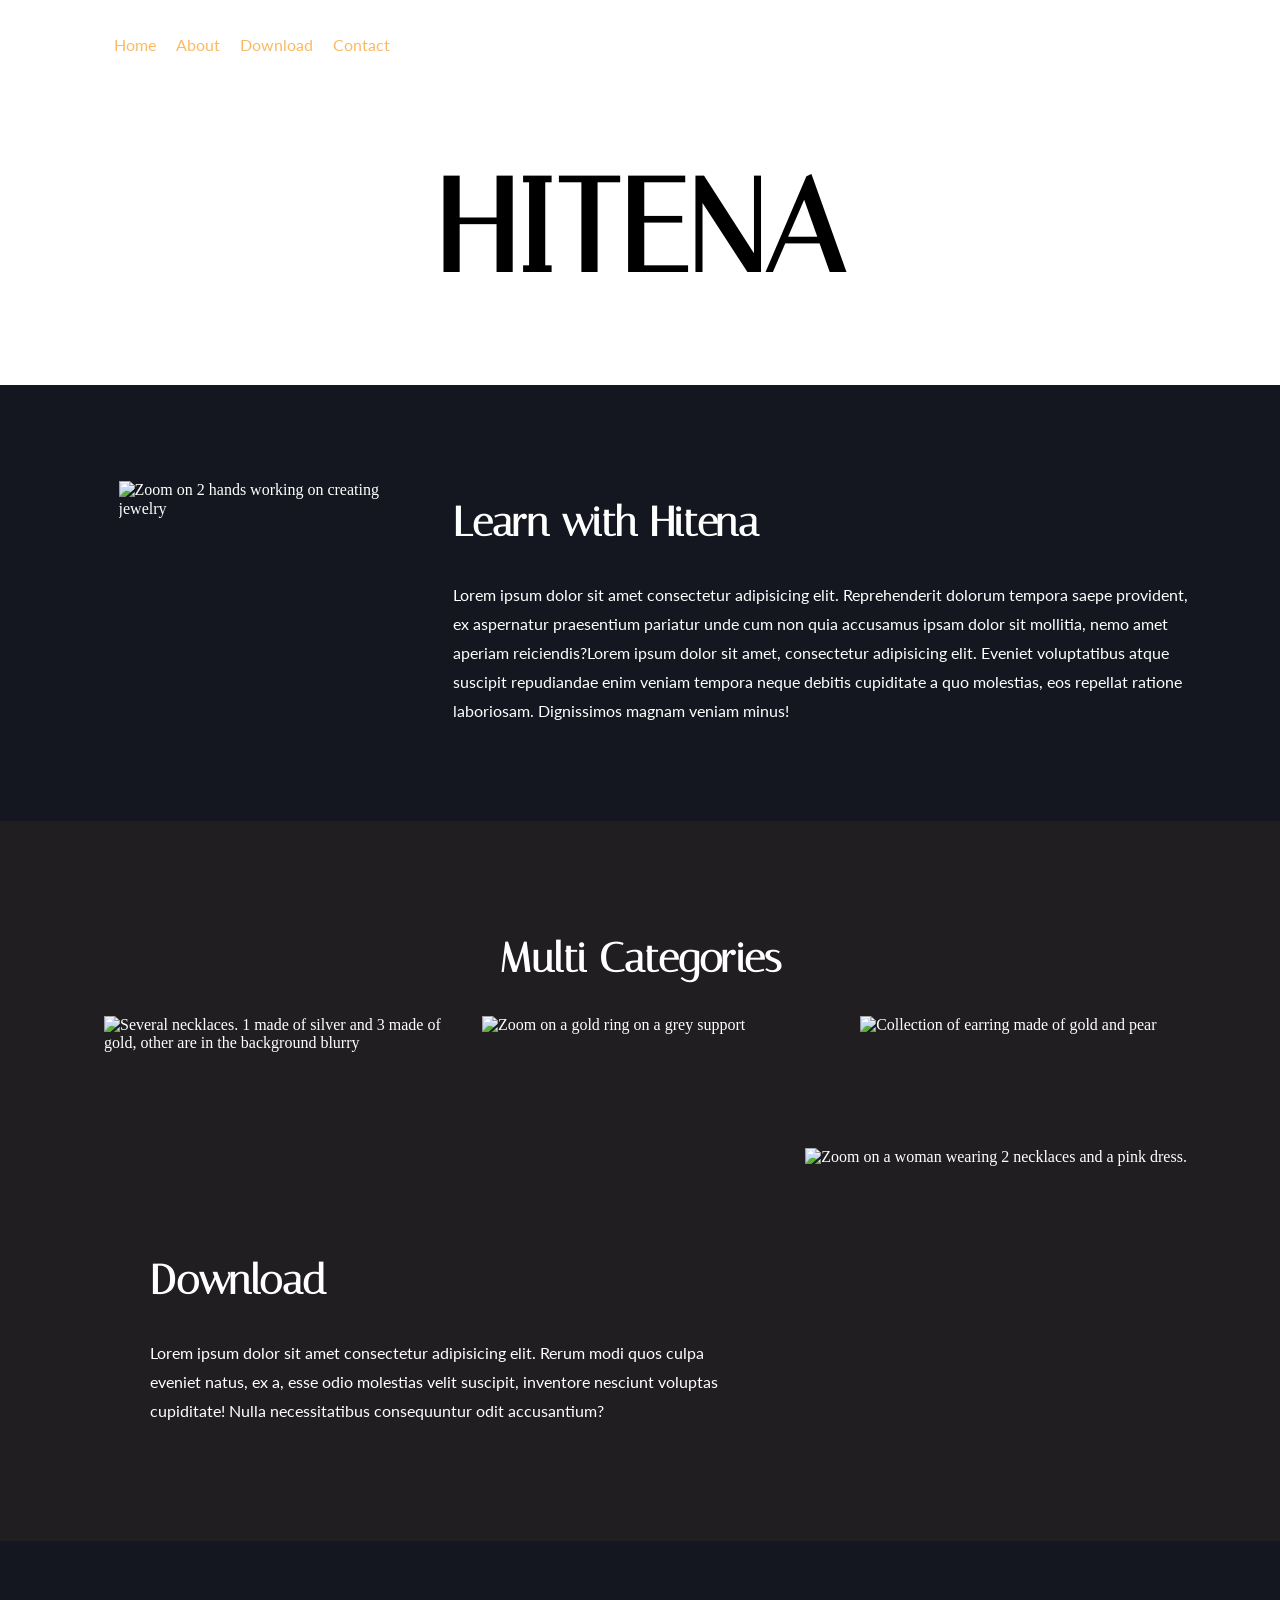
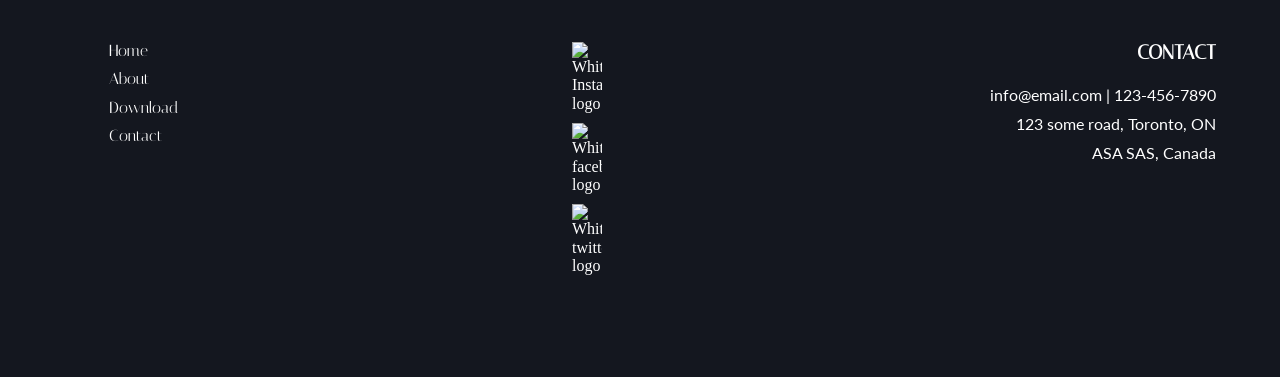
==== index.html @ 0a98f323 "new hitena" ====
<!DOCTYPE html>
<html lang="en">
  <head>
    <meta charset="UTF-8" />
    <meta http-equiv="X-UA-Compatible" content="IE=edge" />
    <meta name="viewport" content="width=device-width, initial-scale=1.0" />
    <title>Hitena</title>
    <link rel="stylesheet" href="./style.css" />
    <link rel="preconnect" href="https://fonts.googleapis.com" />
    <link rel="preconnect" href="https://fonts.gstatic.com" crossorigin />
    <link
      href="https://fonts.googleapis.com/css2?family=Italiana&family=Lato:wght@300&display=swap"
      rel="stylesheet"
    />
  </head>
  <body>
    <!-- Header starts here -->
    <header>
      <div class="wrapper">
        <nav>
          <ul>
            <li><a href="#Home">Home</a></li>
            <li><a href="#About">About</a></li>
            <li><a href="#Download">Download</a></li>
            <li><a href="#Contact">Contact</a></li>
          </ul>
        </nav>
        <!-- using flex to align vertically h1 and its related p -->
        <div class="flexTitle" id="Home">
          <!-- adding a span here to get RA at the line and add the "-" before and after the ARO (for screenreaders) -->
          <h1>HITENA</h1> 
        
        </div>
      </div>
    
    </header>
    <!-- Header stops here -->

    <!-- Main starts here, it has 5 sections-->
    <main>
      <!-- Section 1 starts here -->
      <section class="firstSection" id="About">
        <!-- Using flex to display picture and text side by side -->
        <div class="wrapper section1Flex">
          <figure class="figureFirstSection">
            <img
              src="./assets/image-6@2x.png"
              alt="Zoom on 2 hands working on creating jewelry "
            />
          </figure>
          <article class="articleFirstSection">
            <h2>Learn with Hitena</h2>
            <p>
              Lorem ipsum dolor sit amet consectetur adipisicing elit.
              Reprehenderit dolorum tempora saepe provident, ex aspernatur
              praesentium pariatur unde cum non quia accusamus ipsam dolor sit
              mollitia, nemo amet aperiam reiciendis?Lorem ipsum dolor sit amet,
              consectetur adipisicing elit. Eveniet voluptatibus atque suscipit
              repudiandae enim veniam tempora neque debitis cupiditate a quo
              molestias, eos repellat ratione laboriosam. Dignissimos magnam
              veniam minus!
            </p>
          </article>
        </div>
      </section>
      <!-- first section stops here -->

      <!-- Gallery section starts here-->
      <section class="gallery">
        <div class="wrapper">
          <h2>Multi Categories</h2>
          <ul>
            <li>
              <img
                src="./assets/image-2_2@2x.png"
                alt="Several necklaces. 1 made of silver and 3 made of gold, other are in the background blurry"
              />
            </li>
            <li>
              <img
                src="./assets/image-4@2x.png"
                alt="Zoom on a gold ring on a grey support"
              />
            </li>
            <li>
              <img class="img3"
                src="./assets/image-3.jpg"
                alt="Collection of  earring made of gold and pear"
              />
            </li>
          </ul>
        </div>
      </section>
      <!-- End of gallery section -->


      <!-- Start of fourth section -->
      <section class="fourthSection" id="Download">
        <!-- adding a div to display text and images side by side using flex -->
        <div class="row firstRow">
          <article class="articleFirstRow">
            <h2>Download</h2>
            <p>
              Lorem ipsum dolor sit amet consectetur adipisicing elit. Rerum
              modi quos culpa eveniet natus, ex a, esse odio molestias velit
              suscipit, inventore nesciunt voluptas cupiditate! Nulla
              necessitatibus consequuntur odit accusantium?
            </p>
          </article>
          <figure class="imageFirstRow">
            <img
              class="firstImage"
              src="./assets/andie-gomez-acebo-744590-unsplash.jpg"
              alt="Zoom on a woman wearing 2 necklaces and a pink dress. "
            />
          </figure>
        </div>
      </section>
      <!-- end of the fourth section -->

      <!-- Start of the contact section -->
      <section class="contact" id="Contact">
        <!-- adding a flex here to display every section side by side -->
        <div class="wrapper flexContact">
          <nav>
            <ul class="navContact">
              <li><a href="#Home">Home</a></li>
              <li><a href="#About">About</a></li>
              <li><a href="#Download">Download</a></li>
              <li><a href="#Contact">Contact</a></li>
            </ul>
          </nav>
          <div>
              <ul class="icone">
        <li class="headerIcon">
          <img src="./assets/Instagram_Glyph_White.png" alt="White Instagram logo" />
        </li>
        <li class="headerIcon">
          <img src="./assets/f_logo_RGB-White_72.png" alt="White facebook logo" />
        </li>
        <li class="headerIcon">
          <img
            src="./assets/Twitter social icons - rounded square - white.png"
            alt="White twitter logo"
          />
        </li>
      </ul>
          </div>
           <!-- adding a div here to display contact infos on top of each other -->
            <div class="infos">
              <h3>CONTACT</h3>
              <ul>
                <li>info@email.com | 123-456-7890</li>
                <li>123 some road, Toronto, ON</li>
                <li>ASA SAS, Canada</li>
              </ul>
            </div>
        </div>
      </section>
      <!-- End of contact section -->
    </main>
    <!-- End of main -->
  </body>
</html>
---- style.css ----
html{line-height:1.15;-ms-text-size-adjust:100%;-webkit-text-size-adjust:100%}body{margin:0}article,aside,footer,header,nav,section{display:block}h1{font-size:2em;}figcaption,figure,main{display:block}figure{margin:1em 40px}hr{box-sizing:content-box;height:0;overflow:visible}pre{font-family:monospace,monospace;font-size:1em}a{background-color:transparent;-webkit-text-decoration-skip:objects}abbr[title]{border-bottom:none;text-decoration:underline;text-decoration:underline dotted}b,strong{font-weight:inherit}b,strong{font-weight:bolder}code,kbd,samp{font-family:monospace,monospace;font-size:1em}dfn{font-style:italic}mark{background-color:#ff0;color:#000}small{font-size:80%}sub,sup{font-size:75%;line-height:0;position:relative;vertical-align:baseline}sub{bottom:-.25em}sup{top:-.5em}audio,video{display:inline-block}audio:not([controls]){display:none;height:0}img{border-style:none}svg:not(:root){overflow:hidden}button,input,optgroup,select,textarea{font-family:sans-serif;font-size:100%;line-height:1.15;margin:0}button,input{overflow:visible}button,select{text-transform:none}button,html [type=button],[type=reset],[type=submit]{-webkit-appearance:button}button::-moz-focus-inner,[type=button]::-moz-focus-inner,[type=reset]::-moz-focus-inner,[type=submit]::-moz-focus-inner{border-style:none;padding:0}button:-moz-focusring,[type=button]:-moz-focusring,[type=reset]:-moz-focusring,[type=submit]:-moz-focusring{outline:1px dotted ButtonText}fieldset{padding:.35em .75em .625em}legend{box-sizing:border-box;color:inherit;display:table;max-width:100%;padding:0;white-space:normal}progress{display:inline-block;vertical-align:baseline}textarea{overflow:auto}[type=checkbox],[type=radio]{box-sizing:border-box;padding:0}[type=number]::-webkit-inner-spin-button,[type=number]::-webkit-outer-spin-button{height:auto}[type=search]{-webkit-appearance:textfield;outline-offset:-2px}[type=search]::-webkit-search-cancel-button,[type=search]::-webkit-search-decoration{-webkit-appearance:none}::-webkit-file-upload-button{-webkit-appearance:button;font:inherit}details,menu{display:block}summary{display:list-item}canvas{display:inline-block}template{display:none}[hidden]{display:none}

html { box-sizing: border-box;}
å
*, *:before, *:after {box-sizing: inherit}

.sr-only { position: absolute; width: 1px; height: 1px; margin: -1px; border: 0; padding: 0; white-space: nowrap; clip-path: inset(100%); clip: rect(0 0 0 0); overflow: hidden;}


img {
    display: block;
    width: 100%;
}

/* color
Dark #201E21
Dark two #14171F
Apricot #FABA63
White #FFFFFF
*/


/* ---------------------------------- */
/* General styling */

.wrapper{
    max-width: 1250px;
    width: 90%;
    margin: 0 auto;
}

html{
    background-color:#201E21;
    color: white;
}
h1{
    font-family: 'Italiana', serif;
    font-size: 8.1rem;
    color: black;
    line-height: 140.4px;
    text-align: right;
   
}
h2{
    font-family: 'Italiana', serif;
    font-size: 2.55rem;
}
h3{
    font-family: 'Italiana', serif;
    font-size: 1.25rem;
    margin-bottom: 0;

}
ul{
    list-style: none;
}
a{
    text-decoration: none;
}
p{
    font-size: 1rem;
    font-family: 'Lato', sans-serif;
    line-height: 29px;
}
section{
    padding-top: 80px;
    padding-bottom: 80px;
}
section button{
    border: 2px solid #FABA63;
    font-family: 'Italiana', serif;
    font-size: 1.25rem;
    color: white;
    padding: 8px;
}
/* ---------------------------------- */

/* ---------------------------------- */
/* Styling of header */
header{
   min-height: 30vh;
   background-color: white ;
}

header ul{
    display: flex;
}
header nav{
    padding-top:20px;
}
header a{
    font-family: 'Lato', sans-serif;
    font-size: 1rem;
    color: #FABA63;
    padding: 10px;
   
}

header p {
    font-family: 'Lato', sans-serif;
    font-size: 2.25rem;
    color: #FABA63;
    margin: 0;
}

/* using flex to align vertically h1 and its related p */
.flexTitle{
 
    display: flex;
    flex-direction: column;
    align-items: center;
   
}
/* Using flex to align vertivally all social media icons */
.icon{
    flex-direction: column;
  position: absolute;
  right: 30px;
  bottom: 50px;
  
}
/* resizing social media icons */
.headerIcon {
    width: 30px;
    padding: 5px;
}
/* end of header styling */
/* ---------------------------------- */

/* ----------------------------------- */
/* styling of first section */
.firstSection{
    background-color: #14171F;
}

.figureFirstSection{
    width: 23%; 
}

.articleFirstSection{
    width: 65%;
}
/* Using flex to dispaly picture and text side by side */
.section1Flex{
    display: flex;
    justify-content: space-around;
}

.firstSection button{
    background-color: #14171F;
}
/* End of section 1 styling */
/* -------------------------- */

/* ---------------------------- */
/* Styling of gallery section */
.gallery h2{
    text-align: center;
}
/* Using flex to display  */
.gallery ul{
    display: flex;
    flex-wrap: wrap;
    justify-content: space-between;
   
}
.gallery li{
    flex-basis: 32%;
    min-width: 300px;
}
/* end of gallery section styling */
/* --------------------------------------- */

/* ---------------------------------------- */
/* start of third section styling */
.thirdSection {
    background-color: #14171F;
}
/* Using flex to display options side by side */
.thirdSection ul {
    display: flex;
    justify-content: space-around;
}
.thirdSection p {
    font-family: 'Italiana', serif;
    font-size: 1.5rem;
}
/* end of third section styling */
/* ---------------------------------- */

/* ---------------------------------- */
/* Start of fourth section styling */
.fourthSection{
    padding-top: 0;
    padding-bottom: 0;
}

.fourthSection span{
    display: block;
}

.fourthSection button{
    background-color: #201E21;
}
/* using flex to display image and text side by side */
.row{
    display: flex;
   
}
.articleFirstRow{
    width: 55%;
    padding: 75px 75px 100px 150px;
} 
.imageFirstRow{
    width: 45%;
    margin: 0;
}

.firstImage{
    height: 100%;
}

.imageSecondRow{
    width: 55%;
    margin: 0;
}

.articleSecondRow{
    width: 45%;
    padding: 100px 150px 75px 75px;
}
/* End of fourth section styling */
/* ---------------------------------- */

/* ---------------------------------- */
/* Start of styling contact section */
.contact{
    background-color: #14171F;
}
/* styling of nav menu */
.navContact a{
    font-family: 'Italiana', serif;
    font-size: 1rem;
    color: white;
    
}
.navContact li{
    padding: 5px;
}

/* styling of contact form */

input{
    width: 100%;
}
.contact button{
    background-color: #000;
    border: none;
    padding-right: 30px;
    padding-left: 30px;
    font-size: 0.75rem;
}
.infos li{
    font-size: 1rem;
    font-family: 'Lato', sans-serif;
    line-height: 29px;
}

/* Using flex to display every section side by side */
.flexContact{
    display: flex;
    justify-content: space-between;
}

/* Using flex to display contact and newsletter as a column */
.newsletter, .infos{
    display: flex;
    flex-direction: column;
}
.newsletter{
    text-align: center;
    width: 45%;
}
/* Using flex to display the email form and the submit button side by side */
.email{
    display: flex;
}
.infos{
    text-align: end;
}
/* end of contact section styling */
/* ---------------------------------- */

/* ---------------------------------- */
/* Footer styling */
footer{
    text-align: center;
    background-color: black;

}
footer p{
    padding: 10px;
    margin: 0;
}
/* End of footer styling */
/* ---------------------------------- */

/* ---------------------------------- */
/* Starting media query */

@media (max-width: 750px) {
    /* general styling */
    h1{
        font-size: 4rem;
        line-height: 50px;
    }
    h2{
        text-align: center;
    }
    section button {
        margin: 0 auto;
    }

    /* ---------------------------------- */
    /* header styling */
    header{
        background-image: url(./assets/header-1.jpg);
    }
    header nav, header ul{
        display: none;
    }
    header p{
        font-size:1.2rem
    }
    .flexTitle{
    width: 30%;
    margin-left: 10px;
    padding-top: 250px;
}
/* End of header styling */
/* ---------------------------------- */

/* ---------------------------------- */
/* start of first section styling */

.figureFirstSection{
    width: 90%; 
}
.section1Flex{
    flex-direction: column;
    align-items: center;
}

.articleFirstSection{
    width: 100%;
    display: flex;
    flex-direction: column;
}
/* End of first section styling */
/* ---------------------------------- */

/* ---------------------------------- */
/* Start of gallery styling */

.img3{
    display: none;
}

.gallery li{
    flex-basis: 40%;
    min-width: 250px;
}
/* end of gallery styling */
/* ---------------------------------- */

/* ---------------------------------- */
/* start of third section styling */
.thirdSection ul {
    flex-direction: column;
    text-align: center;
}
/* End of third section styling */
/* ---------------------------------- */

/* ---------------------------------- */
/* Start of fourth setion styling */
.row{
    flex-direction: column;
    text-align: center;
}

.row button{
    margin-top: 30px;
    margin-bottom: 30px;
}
.row span{
    display: inline;
}
.row article{
    width: 100%;
    padding: 10px;
}
.row figure{
    width: 100%;
}
.row p{
    text-align: left;
}
/* inverting order of first picture and first paragraph */
.firstRow{
    display: flex;
    flex-direction: column-reverse;
}
/* End of fourth section styling */
/* ---------------------------------- */

/* ---------------------------------- */
/* Start of contact section styling */
.contact nav, .newsletter{
    width: 100%;
}
.navContact li{
    padding: 30px;
}
.flexContact{
    flex-direction: column;
    align-items: center;
    width: 100%;
}
.navContact{
    display: flex;
}
.infos{
 
 text-align: center;
}
.infos ul{
    padding: 0;
}
input, .contact button{
    width: 90%;
    height: 50px;
    text-align: center;
}
.contact button {
    font-size: 2rem;
}
.email {
    flex-direction: column;
    align-items: center;
}
/* End of contact form styling */
/* ---------------------------------- */
}
/* End of media query */
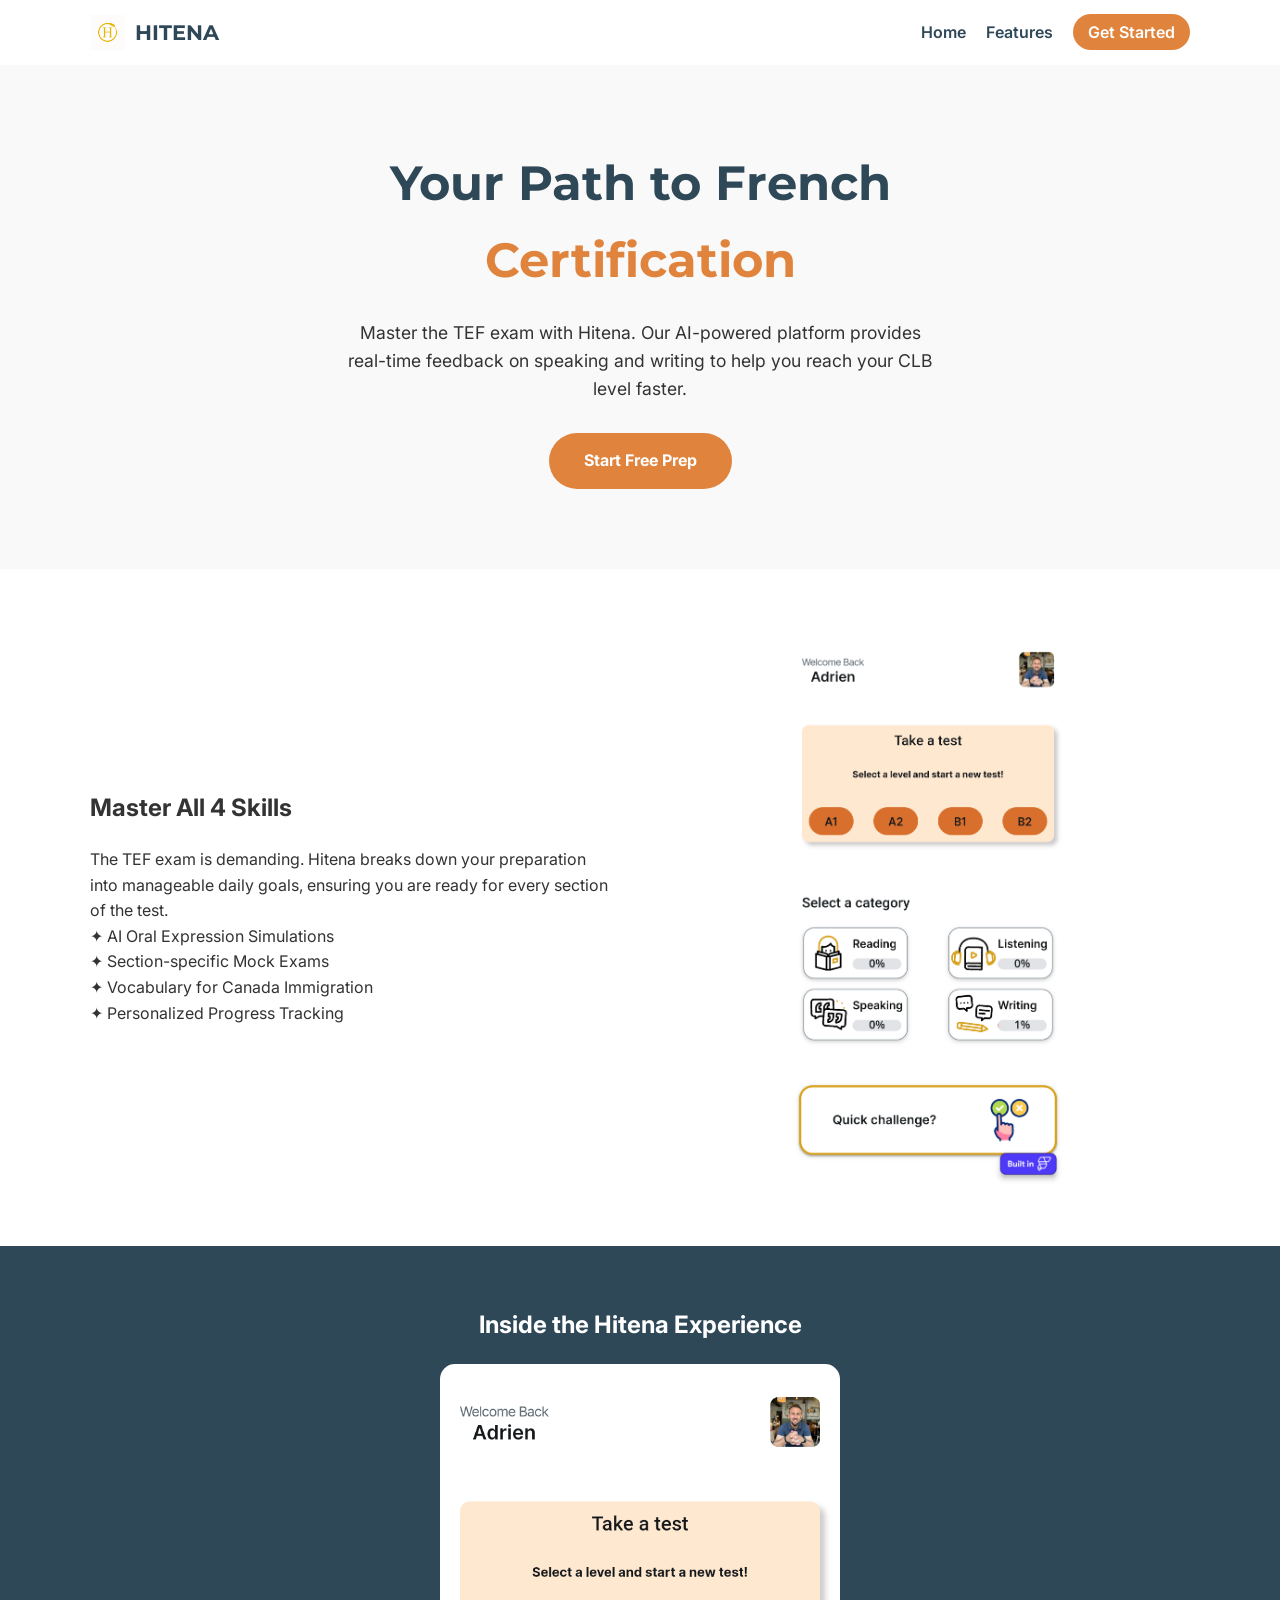
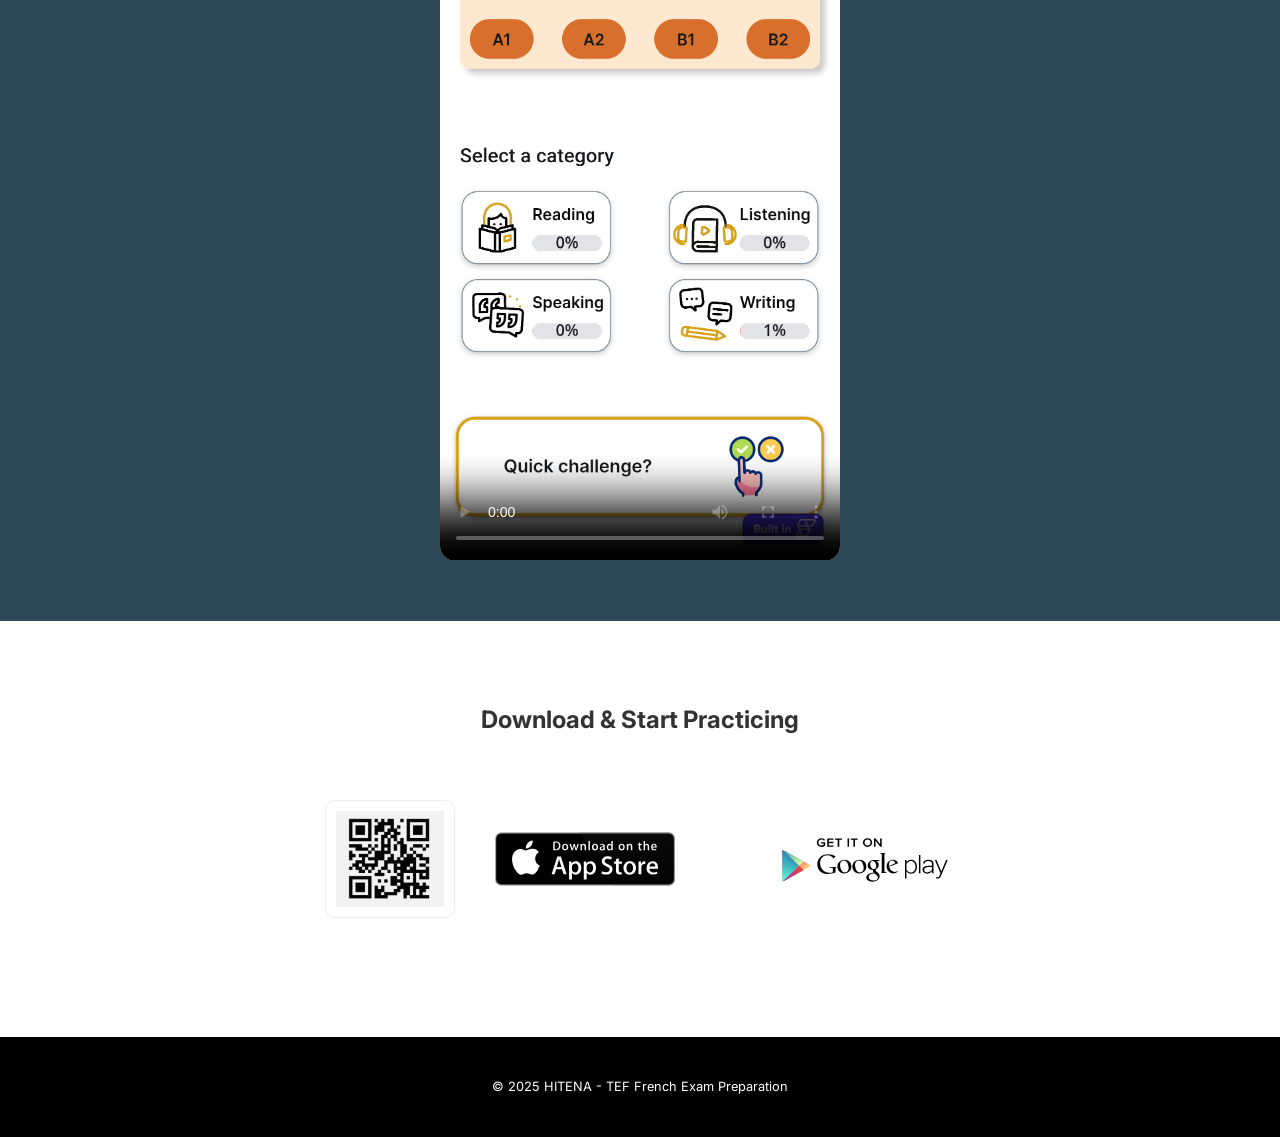
==== commit e00adef3: "First commit" ====
--- a/index.html
+++ b/index.html
@@ -1,164 +1,111 @@
 <!DOCTYPE html>
 <html lang="en">
-  <head>
-    <meta charset="UTF-8" />
-    <meta http-equiv="X-UA-Compatible" content="IE=edge" />
-    <meta name="viewport" content="width=device-width, initial-scale=1.0" />
-    <title>Hitena</title>
-    <link rel="stylesheet" href="./style.css" />
-    <link rel="preconnect" href="https://fonts.googleapis.com" />
-    <link rel="preconnect" href="https://fonts.gstatic.com" crossorigin />
-    <link
-      href="https://fonts.googleapis.com/css2?family=Italiana&family=Lato:wght@300&display=swap"
-      rel="stylesheet"
-    />
-  </head>
-  <body>
-    <!-- Header starts here -->
+<head>
+    <meta charset="UTF-8">
+    <meta name="viewport" content="width=device-width, initial-scale=1.0">
+    <title>Hitena | Master the TEF French Exam</title>
+    
+    <link href="https://fonts.googleapis.com/css2?family=Montserrat:wght@700&family=Inter:wght@300;400;600&display=swap" rel="stylesheet">
+    
+    <link rel="stylesheet" href="style.css">
+</head>
+<body>
+
     <header>
-      <div class="wrapper">
-        <nav>
-          <ul>
-            <li><a href="#Home">Home</a></li>
-            <li><a href="#About">About</a></li>
-            <li><a href="#Download">Download</a></li>
-            <li><a href="#Contact">Contact</a></li>
-          </ul>
-        </nav>
-        <!-- using flex to align vertically h1 and its related p -->
-        <div class="flexTitle" id="Home">
-          <!-- adding a span here to get RA at the line and add the "-" before and after the ARO (for screenreaders) -->
-          <h1>HITENA</h1> 
+        <div class="wrapper nav-container">
+            <div class="logo-group">
+                <a href="#home" class="logo-link">
+                    <img src="./assets/Hitena.png" alt="Hitena Icon" class="logo-img">
+                    <span class="logo-text">HITENA</span>
+                </a>
+            </div>
+            
+            <nav>
+                <ul class="menu">
+                    <li><a href="#home">Home</a></li>
+                    <li><a href="#about">Features</a></li>
+                    <li><a href="#download" class="cta-nav">Get Started</a></li>
+                </ul>
+            </nav>
+        </div>
+    </header>
+
+    <main>
         
+        <section id="home" class="hero">
+            <div class="wrapper">
+                <h1>Your Path to French <br><span class="accent-text">Certification</span></h1>
+                
+                <p>Master the TEF exam with Hitena. Our AI-powered platform provides real-time feedback on speaking and writing to help you reach your CLB level faster.</p>
+                
+                <a href="#download" class="btn primary">Start Free Prep</a>
+            </div>
+        </section>
+
+        <section id="about" class="about">
+            <div class="wrapper flex-container">
+                
+                <div class="text-block">
+                    <h2>Master All 4 Skills</h2>
+                    <p>The TEF exam is demanding. Hitena breaks down your preparation into manageable daily goals, ensuring you are ready for every section of the test.</p>
+                    
+                    <ul class="features">
+                        <li>✦ AI Oral Expression Simulations</li>
+                        <li>✦ Section-specific Mock Exams</li>
+                        <li>✦ Vocabulary for Canada Immigration</li>
+                        <li>✦ Personalized Progress Tracking</li>
+                    </ul>
+                </div>
+                
+                <div class="app-image">
+                    <img src="./assets/app.png" alt="Hitena TEF App Interface">
+                </div>
+                
+            </div>
+        </section>
+
+        <section class="video-section">
+            <div class="wrapper">
+                <h2>Inside the Hitena Experience</h2>
+                <div class="video-container">
+                    <video controls poster="./assets/app.png">
+                        <source src="./assets/app-video.MP4" type="video/mp4">
+                        Your browser does not support the video tag.
+                    </video>
+                </div>
+            </div>
+        </section>
+
+        <section id="download" class="download">
+            <div class="wrapper">
+                <h2>Download & Start Practicing</h2>
+                <div class="download-grid">
+                    
+                    <div class="qr-code">
+                        <img src="./assets/qrcode.png" alt="Scan to download Hitena">
+                        
+                    </div>
+                    
+                    <div class="store-links">
+                        <a href="#" class="store-btn">
+                            <img src="./assets/appstore.svg" alt="Download on iOS App Store">
+                        </a>
+                        <a href="#" class="store-btn">
+                            <img src="./assets/google.svg" alt="Get it on Google Play Store">
+                        </a>
+                    </div>
+                    
+                </div>
+            </div>
+        </section>
+
+    </main>
+
+    <footer>
+        <div class="wrapper">
+            <p>&copy; 2025 HITENA - TEF French Exam Preparation</p>
         </div>
-      </div>
-    
-    </header>
-    <!-- Header stops here -->
+    </footer>
 
-    <!-- Main starts here, it has 5 sections-->
-    <main>
-      <!-- Section 1 starts here -->
-      <section class="firstSection" id="About">
-        <!-- Using flex to display picture and text side by side -->
-        <div class="wrapper section1Flex">
-          <figure class="figureFirstSection">
-            <img
-              src="./assets/image-6@2x.png"
-              alt="Zoom on 2 hands working on creating jewelry "
-            />
-          </figure>
-          <article class="articleFirstSection">
-            <h2>Learn with Hitena</h2>
-            <p>
-              Lorem ipsum dolor sit amet consectetur adipisicing elit.
-              Reprehenderit dolorum tempora saepe provident, ex aspernatur
-              praesentium pariatur unde cum non quia accusamus ipsam dolor sit
-              mollitia, nemo amet aperiam reiciendis?Lorem ipsum dolor sit amet,
-              consectetur adipisicing elit. Eveniet voluptatibus atque suscipit
-              repudiandae enim veniam tempora neque debitis cupiditate a quo
-              molestias, eos repellat ratione laboriosam. Dignissimos magnam
-              veniam minus!
-            </p>
-          </article>
-        </div>
-      </section>
-      <!-- first section stops here -->
-
-      <!-- Gallery section starts here-->
-      <section class="gallery">
-        <div class="wrapper">
-          <h2>Multi Categories</h2>
-          <ul>
-            <li>
-              <img
-                src="./assets/image-2_2@2x.png"
-                alt="Several necklaces. 1 made of silver and 3 made of gold, other are in the background blurry"
-              />
-            </li>
-            <li>
-              <img
-                src="./assets/image-4@2x.png"
-                alt="Zoom on a gold ring on a grey support"
-              />
-            </li>
-            <li>
-              <img class="img3"
-                src="./assets/image-3.jpg"
-                alt="Collection of  earring made of gold and pear"
-              />
-            </li>
-          </ul>
-        </div>
-      </section>
-      <!-- End of gallery section -->
-
-
-      <!-- Start of fourth section -->
-      <section class="fourthSection" id="Download">
-        <!-- adding a div to display text and images side by side using flex -->
-        <div class="row firstRow">
-          <article class="articleFirstRow">
-            <h2>Download</h2>
-            <p>
-              Lorem ipsum dolor sit amet consectetur adipisicing elit. Rerum
-              modi quos culpa eveniet natus, ex a, esse odio molestias velit
-              suscipit, inventore nesciunt voluptas cupiditate! Nulla
-              necessitatibus consequuntur odit accusantium?
-            </p>
-          </article>
-          <figure class="imageFirstRow">
-            <img
-              class="firstImage"
-              src="./assets/andie-gomez-acebo-744590-unsplash.jpg"
-              alt="Zoom on a woman wearing 2 necklaces and a pink dress. "
-            />
-          </figure>
-        </div>
-      </section>
-      <!-- end of the fourth section -->
-
-      <!-- Start of the contact section -->
-      <section class="contact" id="Contact">
-        <!-- adding a flex here to display every section side by side -->
-        <div class="wrapper flexContact">
-          <nav>
-            <ul class="navContact">
-              <li><a href="#Home">Home</a></li>
-              <li><a href="#About">About</a></li>
-              <li><a href="#Download">Download</a></li>
-              <li><a href="#Contact">Contact</a></li>
-            </ul>
-          </nav>
-          <div>
-              <ul class="icone">
-        <li class="headerIcon">
-          <img src="./assets/Instagram_Glyph_White.png" alt="White Instagram logo" />
-        </li>
-        <li class="headerIcon">
-          <img src="./assets/f_logo_RGB-White_72.png" alt="White facebook logo" />
-        </li>
-        <li class="headerIcon">
-          <img
-            src="./assets/Twitter social icons - rounded square - white.png"
-            alt="White twitter logo"
-          />
-        </li>
-      </ul>
-          </div>
-           <!-- adding a div here to display contact infos on top of each other -->
-            <div class="infos">
-              <h3>CONTACT</h3>
-              <ul>
-                <li>info@email.com | 123-456-7890</li>
-                <li>123 some road, Toronto, ON</li>
-                <li>ASA SAS, Canada</li>
-              </ul>
-            </div>
-        </div>
-      </section>
-      <!-- End of contact section -->
-    </main>
-    <!-- End of main -->
-  </body>
-</html>
+</body>
+</html>
--- a/style.css
+++ b/style.css
@@ -1,455 +1,218 @@
-html{line-height:1.15;-ms-text-size-adjust:100%;-webkit-text-size-adjust:100%}body{margin:0}article,aside,footer,header,nav,section{display:block}h1{font-size:2em;}figcaption,figure,main{display:block}figure{margin:1em 40px}hr{box-sizing:content-box;height:0;overflow:visible}pre{font-family:monospace,monospace;font-size:1em}a{background-color:transparent;-webkit-text-decoration-skip:objects}abbr[title]{border-bottom:none;text-decoration:underline;text-decoration:underline dotted}b,strong{font-weight:inherit}b,strong{font-weight:bolder}code,kbd,samp{font-family:monospace,monospace;font-size:1em}dfn{font-style:italic}mark{background-color:#ff0;color:#000}small{font-size:80%}sub,sup{font-size:75%;line-height:0;position:relative;vertical-align:baseline}sub{bottom:-.25em}sup{top:-.5em}audio,video{display:inline-block}audio:not([controls]){display:none;height:0}img{border-style:none}svg:not(:root){overflow:hidden}button,input,optgroup,select,textarea{font-family:sans-serif;font-size:100%;line-height:1.15;margin:0}button,input{overflow:visible}button,select{text-transform:none}button,html [type=button],[type=reset],[type=submit]{-webkit-appearance:button}button::-moz-focus-inner,[type=button]::-moz-focus-inner,[type=reset]::-moz-focus-inner,[type=submit]::-moz-focus-inner{border-style:none;padding:0}button:-moz-focusring,[type=button]:-moz-focusring,[type=reset]:-moz-focusring,[type=submit]:-moz-focusring{outline:1px dotted ButtonText}fieldset{padding:.35em .75em .625em}legend{box-sizing:border-box;color:inherit;display:table;max-width:100%;padding:0;white-space:normal}progress{display:inline-block;vertical-align:baseline}textarea{overflow:auto}[type=checkbox],[type=radio]{box-sizing:border-box;padding:0}[type=number]::-webkit-inner-spin-button,[type=number]::-webkit-outer-spin-button{height:auto}[type=search]{-webkit-appearance:textfield;outline-offset:-2px}[type=search]::-webkit-search-cancel-button,[type=search]::-webkit-search-decoration{-webkit-appearance:none}::-webkit-file-upload-button{-webkit-appearance:button;font:inherit}details,menu{display:block}summary{display:list-item}canvas{display:inline-block}template{display:none}[hidden]{display:none}
-
-html { box-sizing: border-box;}
-å
-*, *:before, *:after {box-sizing: inherit}
-
-.sr-only { position: absolute; width: 1px; height: 1px; margin: -1px; border: 0; padding: 0; white-space: nowrap; clip-path: inset(100%); clip: rect(0 0 0 0); overflow: hidden;}
-
-
-img {
-    display: block;
-    width: 100%;
-}
-
-/* color
-Dark #201E21
-Dark two #14171F
-Apricot #FABA63
-White #FFFFFF
-*/
-
-
-/* ---------------------------------- */
-/* General styling */
-
-.wrapper{
-    max-width: 1250px;
+/* ==========================================
+   BRAND COLORS
+   ========================================== */
+:root {
+    --primary: #e0843d;
+    --secondary: #2f4858;
+    --accent: #ee8b60;
+    --white: #ffffff;
+    --text-dark: #333333;
+}
+
+/* --- RESET & GLOBAL --- */
+* {
+    box-sizing: border-box;
+    margin: 0;
+    padding: 0;
+}
+
+body {
+    font-family: 'Inter', sans-serif;
+    line-height: 1.6;
+    color: var(--text-dark);
+    background-color: var(--white);
+    overflow-x: hidden; /* Prevents side-scrolling */
+}
+
+.wrapper {
+    max-width: 1100px;
     width: 90%;
     margin: 0 auto;
 }
 
-html{
-    background-color:#201E21;
-    color: white;
-}
-h1{
-    font-family: 'Italiana', serif;
-    font-size: 8.1rem;
-    color: black;
-    line-height: 140.4px;
-    text-align: right;
-   
+/* --- HEADER --- */
+header {
+    background: #fff;
+    padding: 15px 0;
+    box-shadow: 0 2px 10px rgba(0,0,0,0.05);
+}
+
+.nav-container {
+    display: flex;
+    justify-content: space-between;
+    align-items: center;
+}
+
+.logo-link {
+    display: flex;
+    align-items: center;
+    text-decoration: none;
+    gap: 10px;
+}
+
+.logo-img { height: 35px; width: auto; }
+
+.logo-text {
+    font-family: 'Montserrat', sans-serif;
+    font-size: 1.3rem;
+    color: var(--secondary);
+    font-weight: 700;
+}
+
+.menu { display: flex; list-style: none; gap: 20px; }
+
+.menu a {
+    text-decoration: none;
+    color: var(--secondary);
+    font-weight: 600;
+}
+
+.cta-nav {
+    background: var(--primary);
+    color: #fff !important;
+    padding: 8px 15px;
+    border-radius: 50px;
+}
+
+/* --- HERO SECTION --- */
+.hero {
+    padding: 80px 0;
+    text-align: center; /* Centers text and inline-block items */
+    background: #f9f9f9;
+}
+
+h1 {
+    font-family: 'Montserrat', sans-serif;
+    font-size: 3rem;
+    color: var(--secondary);
+    margin-bottom: 20px;
 }
 h2{
-    font-family: 'Italiana', serif;
-    font-size: 2.55rem;
-}
-h3{
-    font-family: 'Italiana', serif;
-    font-size: 1.25rem;
-    margin-bottom: 0;
-
-}
-ul{
+     margin-bottom: 20px;
+}
+
+.accent-text { color: var(--primary); }
+
+.hero p {
+    max-width: 600px;
+    margin: 0 auto 30px; /* margin: 0 auto centers the block */
+    font-size: 1.1rem;
+}
+
+/* THE BUTTON FIX */
+.btn.primary {
+    display: inline-block; /* Essential for centering with text-align */
+    background-color: var(--primary);
+    color: #fff;
+    padding: 15px 35px;
+    border-radius: 50px;
+    text-decoration: none;
+    font-weight: 700;
+    border: none;
+}
+
+/* --- ABOUT SECTION --- */
+.flex-container {
+    display: flex;
+    align-items: center;
+    gap: 50px;
+    padding: 60px 0;
+}
+
+.text-block, .app-image { flex: 1; }
+
+.app-image img {
+    max-width: 280px;
+    width: 100%;
+    height: auto;
+    display: block;
+    margin: 0 auto;
+}
+.features{
     list-style: none;
 }
-a{
-    text-decoration: none;
-}
-p{
-    font-size: 1rem;
-    font-family: 'Lato', sans-serif;
-    line-height: 29px;
-}
-section{
-    padding-top: 80px;
-    padding-bottom: 80px;
-}
-section button{
-    border: 2px solid #FABA63;
-    font-family: 'Italiana', serif;
-    font-size: 1.25rem;
-    color: white;
-    padding: 8px;
-}
-/* ---------------------------------- */
-
-/* ---------------------------------- */
-/* Styling of header */
-header{
-   min-height: 30vh;
-   background-color: white ;
-}
-
-header ul{
-    display: flex;
-}
-header nav{
-    padding-top:20px;
-}
-header a{
-    font-family: 'Lato', sans-serif;
-    font-size: 1rem;
-    color: #FABA63;
-    padding: 10px;
-   
-}
-
-header p {
-    font-family: 'Lato', sans-serif;
-    font-size: 2.25rem;
-    color: #FABA63;
-    margin: 0;
-}
-
-/* using flex to align vertically h1 and its related p */
-.flexTitle{
- 
-    display: flex;
-    flex-direction: column;
-    align-items: center;
-   
-}
-/* Using flex to align vertivally all social media icons */
-.icon{
-    flex-direction: column;
-  position: absolute;
-  right: 30px;
-  bottom: 50px;
-  
-}
-/* resizing social media icons */
-.headerIcon {
-    width: 30px;
-    padding: 5px;
-}
-/* end of header styling */
-/* ---------------------------------- */
-
-/* ----------------------------------- */
-/* styling of first section */
-.firstSection{
-    background-color: #14171F;
-}
-
-.figureFirstSection{
-    width: 23%; 
-}
-
-.articleFirstSection{
-    width: 65%;
-}
-/* Using flex to dispaly picture and text side by side */
-.section1Flex{
-    display: flex;
-    justify-content: space-around;
-}
-
-.firstSection button{
-    background-color: #14171F;
-}
-/* End of section 1 styling */
-/* -------------------------- */
-
-/* ---------------------------- */
-/* Styling of gallery section */
-.gallery h2{
+/* --- VIDEO --- */
+.video-section { padding: 60px 0; text-align: center; background: var(--secondary); color: #fff; }
+
+.video-container {
+    max-width: 400px;
+    margin: 0 auto;
+    border-radius: 15px;
+    overflow: hidden;
+}
+
+video { width: 100%; display: block; }
+
+/* --- DOWNLOAD SECTION (FIX FOR OVERFLOW) --- */
+.download { padding: 80px 0; text-align: center; }
+
+.download-grid {
+    display: flex;
+    justify-content: center;
+    align-items: center;
+    gap: 40px;
+    margin-top: 30px;
+}
+
+.qr-code img { width: 130px; border: 1px solid #eee; padding: 10px; border-radius: 10px; }
+
+.store-links {
+    display: flex;
+    flex-direction: row;
+    gap: 100px;
+}
+
+.store-btn img {
+    width: 180px; /* Fixed width to prevent overflow on small screens */
+    height: auto;
+}
+
+/* --- FOOTER --- */
+footer {
+    background: #000;
+    color: #fff;
+    padding: 40px 0;
     text-align: center;
-}
-/* Using flex to display  */
-.gallery ul{
-    display: flex;
-    flex-wrap: wrap;
-    justify-content: space-between;
-   
-}
-.gallery li{
-    flex-basis: 32%;
-    min-width: 300px;
-}
-/* end of gallery section styling */
-/* --------------------------------------- */
-
-/* ---------------------------------------- */
-/* start of third section styling */
-.thirdSection {
-    background-color: #14171F;
-}
-/* Using flex to display options side by side */
-.thirdSection ul {
-    display: flex;
-    justify-content: space-around;
-}
-.thirdSection p {
-    font-family: 'Italiana', serif;
-    font-size: 1.5rem;
-}
-/* end of third section styling */
-/* ---------------------------------- */
-
-/* ---------------------------------- */
-/* Start of fourth section styling */
-.fourthSection{
-    padding-top: 0;
-    padding-bottom: 0;
-}
-
-.fourthSection span{
-    display: block;
-}
-
-.fourthSection button{
-    background-color: #201E21;
-}
-/* using flex to display image and text side by side */
-.row{
-    display: flex;
-   
-}
-.articleFirstRow{
-    width: 55%;
-    padding: 75px 75px 100px 150px;
-} 
-.imageFirstRow{
-    width: 45%;
-    margin: 0;
-}
-
-.firstImage{
-    height: 100%;
-}
-
-.imageSecondRow{
-    width: 55%;
-    margin: 0;
-}
-
-.articleSecondRow{
-    width: 45%;
-    padding: 100px 150px 75px 75px;
-}
-/* End of fourth section styling */
-/* ---------------------------------- */
-
-/* ---------------------------------- */
-/* Start of styling contact section */
-.contact{
-    background-color: #14171F;
-}
-/* styling of nav menu */
-.navContact a{
-    font-family: 'Italiana', serif;
-    font-size: 1rem;
-    color: white;
+    font-size: 0.8rem;
+}
+
+/* ==========================================
+   MOBILE VIEW FIX (MAX-WIDTH: 768px)
+   ========================================== */
+@media (max-width: 768px) {
+    /* Center the Hero completely */
+    h1 { font-size: 2.2rem; }
     
-}
-.navContact li{
-    padding: 5px;
-}
-
-/* styling of contact form */
-
-input{
-    width: 100%;
-}
-.contact button{
-    background-color: #000;
-    border: none;
-    padding-right: 30px;
-    padding-left: 30px;
-    font-size: 0.75rem;
-}
-.infos li{
-    font-size: 1rem;
-    font-family: 'Lato', sans-serif;
-    line-height: 29px;
-}
-
-/* Using flex to display every section side by side */
-.flexContact{
-    display: flex;
-    justify-content: space-between;
-}
-
-/* Using flex to display contact and newsletter as a column */
-.newsletter, .infos{
-    display: flex;
-    flex-direction: column;
-}
-.newsletter{
-    text-align: center;
-    width: 45%;
-}
-/* Using flex to display the email form and the submit button side by side */
-.email{
-    display: flex;
-}
-.infos{
-    text-align: end;
-}
-/* end of contact section styling */
-/* ---------------------------------- */
-
-/* ---------------------------------- */
-/* Footer styling */
-footer{
-    text-align: center;
-    background-color: black;
-
-}
-footer p{
-    padding: 10px;
-    margin: 0;
-}
-/* End of footer styling */
-/* ---------------------------------- */
-
-/* ---------------------------------- */
-/* Starting media query */
-
-@media (max-width: 750px) {
-    /* general styling */
-    h1{
-        font-size: 4rem;
-        line-height: 50px;
-    }
-    h2{
+    .nav-container {
+        flex-direction: column;
+        gap: 15px;
+    }
+
+    /* Keep menu links visible but centered */
+    .menu {
+        padding: 0;
+        justify-content: center;
+        width: 100%;
+    }
+
+    /* Stack About section elements */
+    .flex-container {
+        flex-direction: column;
         text-align: center;
     }
-    section button {
-        margin: 0 auto;
-    }
-
-    /* ---------------------------------- */
-    /* header styling */
-    header{
-        background-image: url(./assets/header-1.jpg);
-    }
-    header nav, header ul{
-        display: none;
-    }
-    header p{
-        font-size:1.2rem
-    }
-    .flexTitle{
-    width: 30%;
-    margin-left: 10px;
-    padding-top: 250px;
-}
-/* End of header styling */
-/* ---------------------------------- */
-
-/* ---------------------------------- */
-/* start of first section styling */
-
-.figureFirstSection{
-    width: 90%; 
-}
-.section1Flex{
-    flex-direction: column;
-    align-items: center;
-}
-
-.articleFirstSection{
-    width: 100%;
-    display: flex;
-    flex-direction: column;
-}
-/* End of first section styling */
-/* ---------------------------------- */
-
-/* ---------------------------------- */
-/* Start of gallery styling */
-
-.img3{
-    display: none;
-}
-
-.gallery li{
-    flex-basis: 40%;
-    min-width: 250px;
-}
-/* end of gallery styling */
-/* ---------------------------------- */
-
-/* ---------------------------------- */
-/* start of third section styling */
-.thirdSection ul {
-    flex-direction: column;
-    text-align: center;
-}
-/* End of third section styling */
-/* ---------------------------------- */
-
-/* ---------------------------------- */
-/* Start of fourth setion styling */
-.row{
-    flex-direction: column;
-    text-align: center;
-}
-
-.row button{
-    margin-top: 30px;
-    margin-bottom: 30px;
-}
-.row span{
-    display: inline;
-}
-.row article{
-    width: 100%;
-    padding: 10px;
-}
-.row figure{
-    width: 100%;
-}
-.row p{
-    text-align: left;
-}
-/* inverting order of first picture and first paragraph */
-.firstRow{
-    display: flex;
-    flex-direction: column-reverse;
-}
-/* End of fourth section styling */
-/* ---------------------------------- */
-
-/* ---------------------------------- */
-/* Start of contact section styling */
-.contact nav, .newsletter{
-    width: 100%;
-}
-.navContact li{
-    padding: 30px;
-}
-.flexContact{
-    flex-direction: column;
-    align-items: center;
-    width: 100%;
-}
-.navContact{
-    display: flex;
-}
-.infos{
- 
- text-align: center;
-}
-.infos ul{
-    padding: 0;
-}
-input, .contact button{
-    width: 90%;
-    height: 50px;
-    text-align: center;
-}
-.contact button {
-    font-size: 2rem;
-}
-.email {
-    flex-direction: column;
-    align-items: center;
-}
-/* End of contact form styling */
-/* ---------------------------------- */
-}
-/* End of media query */+
+    /* FIX: Center and scale the Download grid */
+    .download-grid {
+        flex-direction: column; /* Stacks QR and Buttons vertically */
+        width: 100%;
+        gap:0px
+    }
+
+    .store-links {
+        flex-direction: row; /* Keeps buttons side by side */
+        width: 100%;
+        gap: 5px;
+    }
+
+    
+}
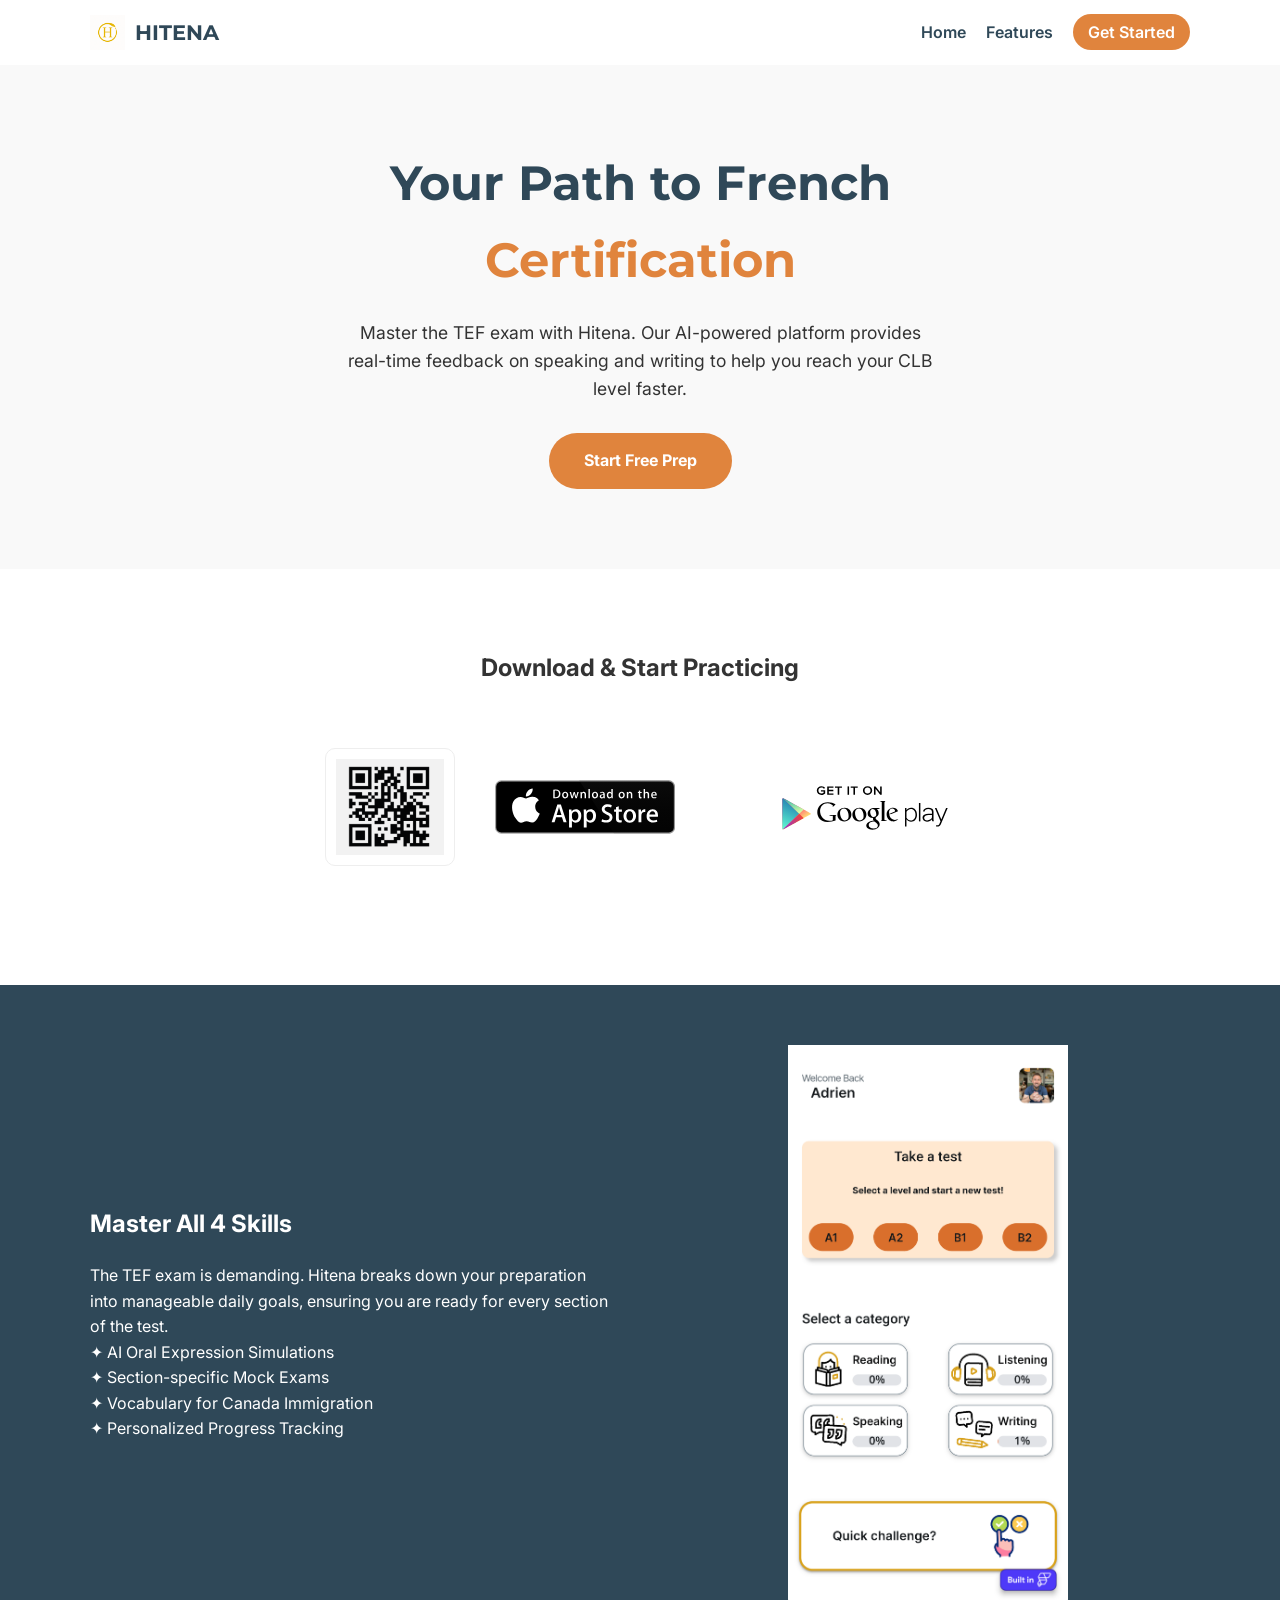
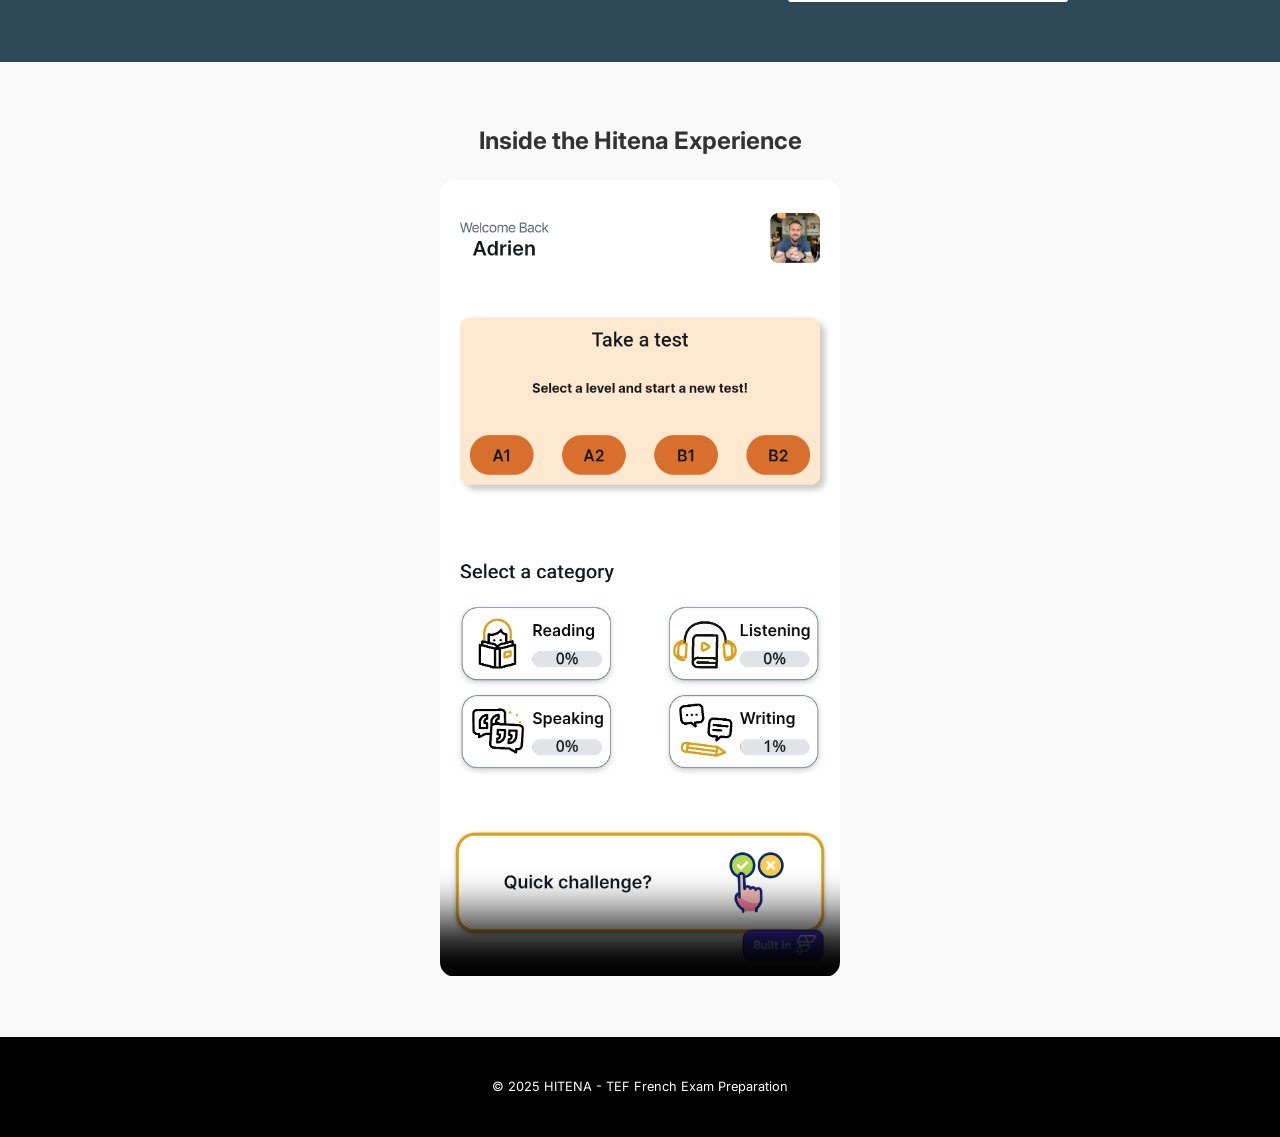
==== commit 9faa4eaa: "change section about" ====
--- a/index.html
+++ b/index.html
@@ -41,6 +41,28 @@
                 <a href="#download" class="btn primary">Start Free Prep</a>
             </div>
         </section>
+           <section id="download" class="download">
+            <div class="wrapper">
+                <h2>Download & Start Practicing</h2>
+                <div class="download-grid">
+                    
+                    <div class="qr-code">
+                        <img src="./assets/qrcode.png" alt="Scan to download Hitena">
+                        
+                    </div>
+                    
+                    <div class="store-links">
+                        <a href="#" class="store-btn">
+                            <img src="./assets/appstore.svg" alt="Download on iOS App Store">
+                        </a>
+                        <a href="#" class="store-btn">
+                            <img src="./assets/google.svg" alt="Get it on Google Play Store">
+                        </a>
+                    </div>
+                    
+                </div>
+            </div>
+        </section>
 
         <section id="about" class="about">
             <div class="wrapper flex-container">
@@ -76,28 +98,7 @@
             </div>
         </section>
 
-        <section id="download" class="download">
-            <div class="wrapper">
-                <h2>Download & Start Practicing</h2>
-                <div class="download-grid">
-                    
-                    <div class="qr-code">
-                        <img src="./assets/qrcode.png" alt="Scan to download Hitena">
-                        
-                    </div>
-                    
-                    <div class="store-links">
-                        <a href="#" class="store-btn">
-                            <img src="./assets/appstore.svg" alt="Download on iOS App Store">
-                        </a>
-                        <a href="#" class="store-btn">
-                            <img src="./assets/google.svg" alt="Get it on Google Play Store">
-                        </a>
-                    </div>
-                    
-                </div>
-            </div>
-        </section>
+     
 
     </main>
 
--- a/style.css
+++ b/style.css
@@ -112,6 +112,9 @@
 }
 
 /* --- ABOUT SECTION --- */
+.about{
+    background-color: var(--secondary);
+}
 .flex-container {
     display: flex;
     align-items: center;
@@ -120,6 +123,9 @@
 }
 
 .text-block, .app-image { flex: 1; }
+.text-block{
+    color: #ffffff;
+}
 
 .app-image img {
     max-width: 280px;
@@ -132,7 +138,7 @@
     list-style: none;
 }
 /* --- VIDEO --- */
-.video-section { padding: 60px 0; text-align: center; background: var(--secondary); color: #fff; }
+.video-section { padding: 60px 0; text-align: center; background-color: #f9f9f9; }
 
 .video-container {
     max-width: 400px;
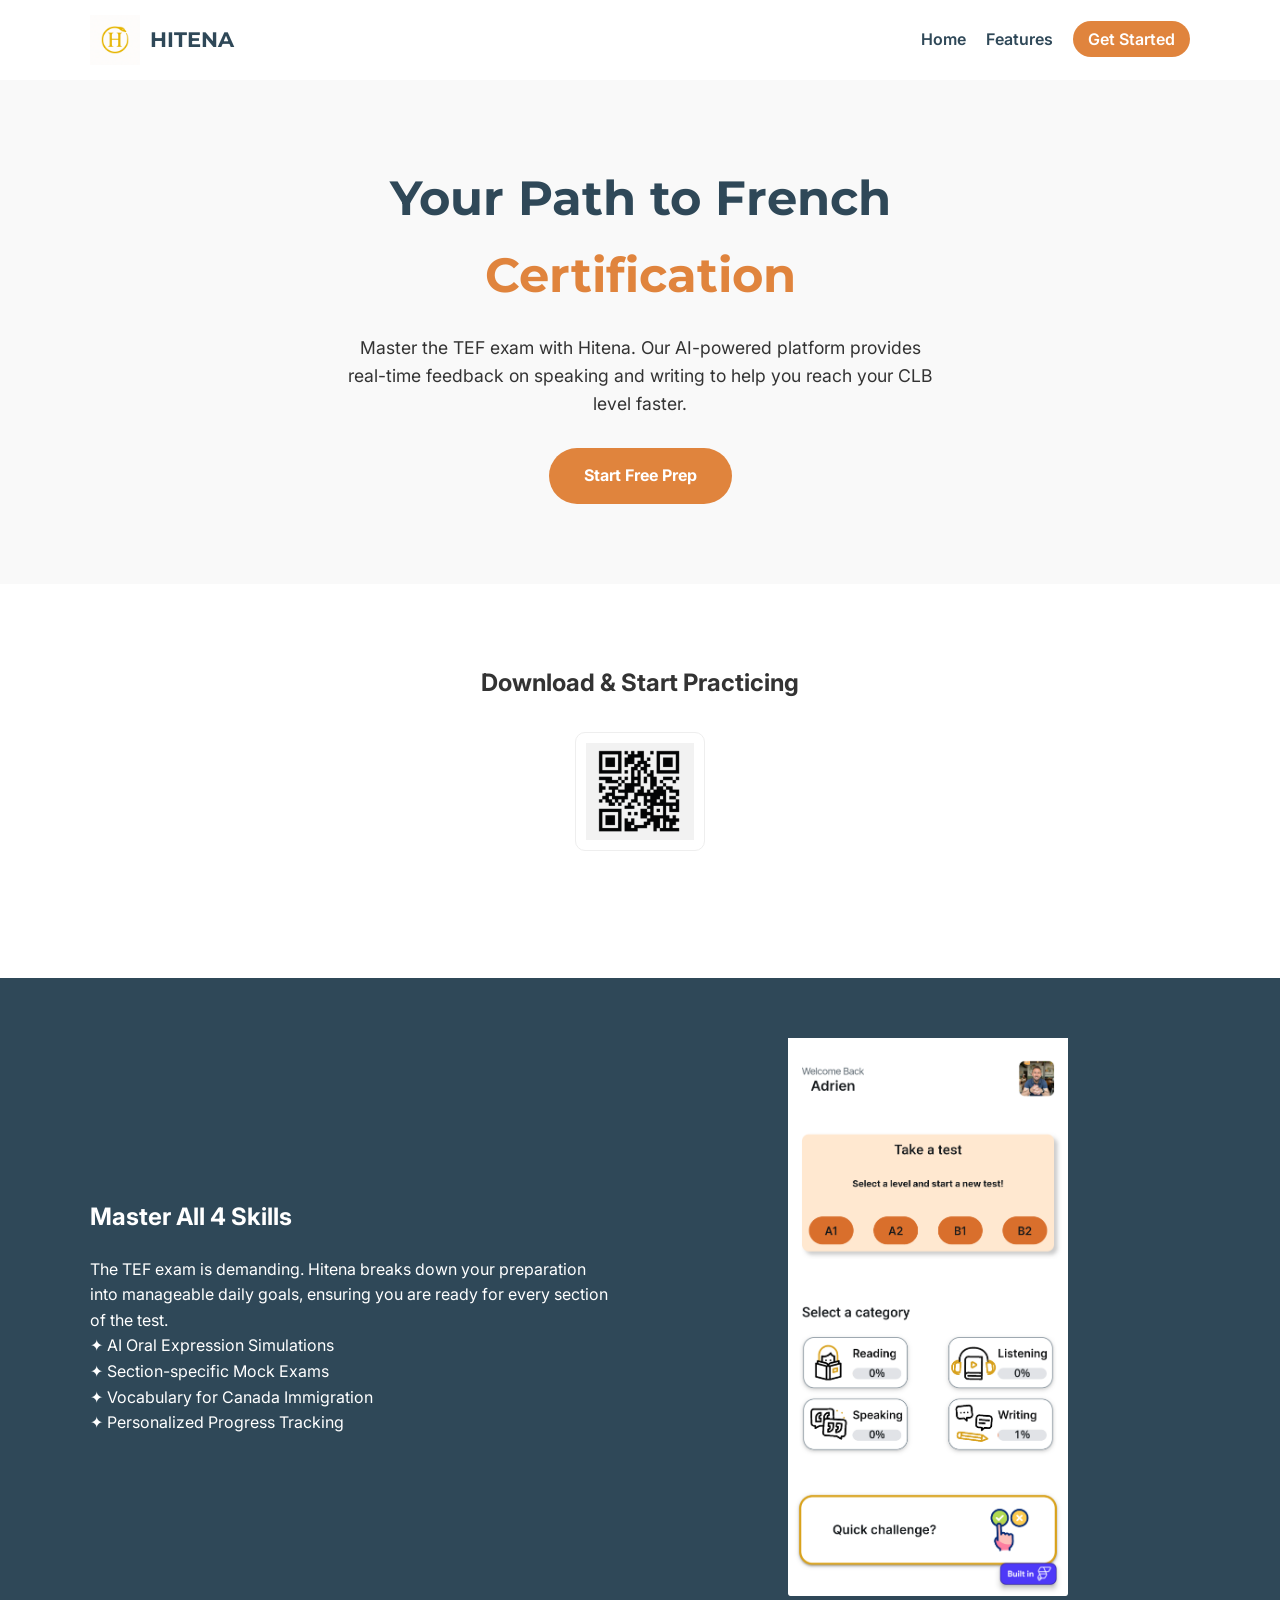
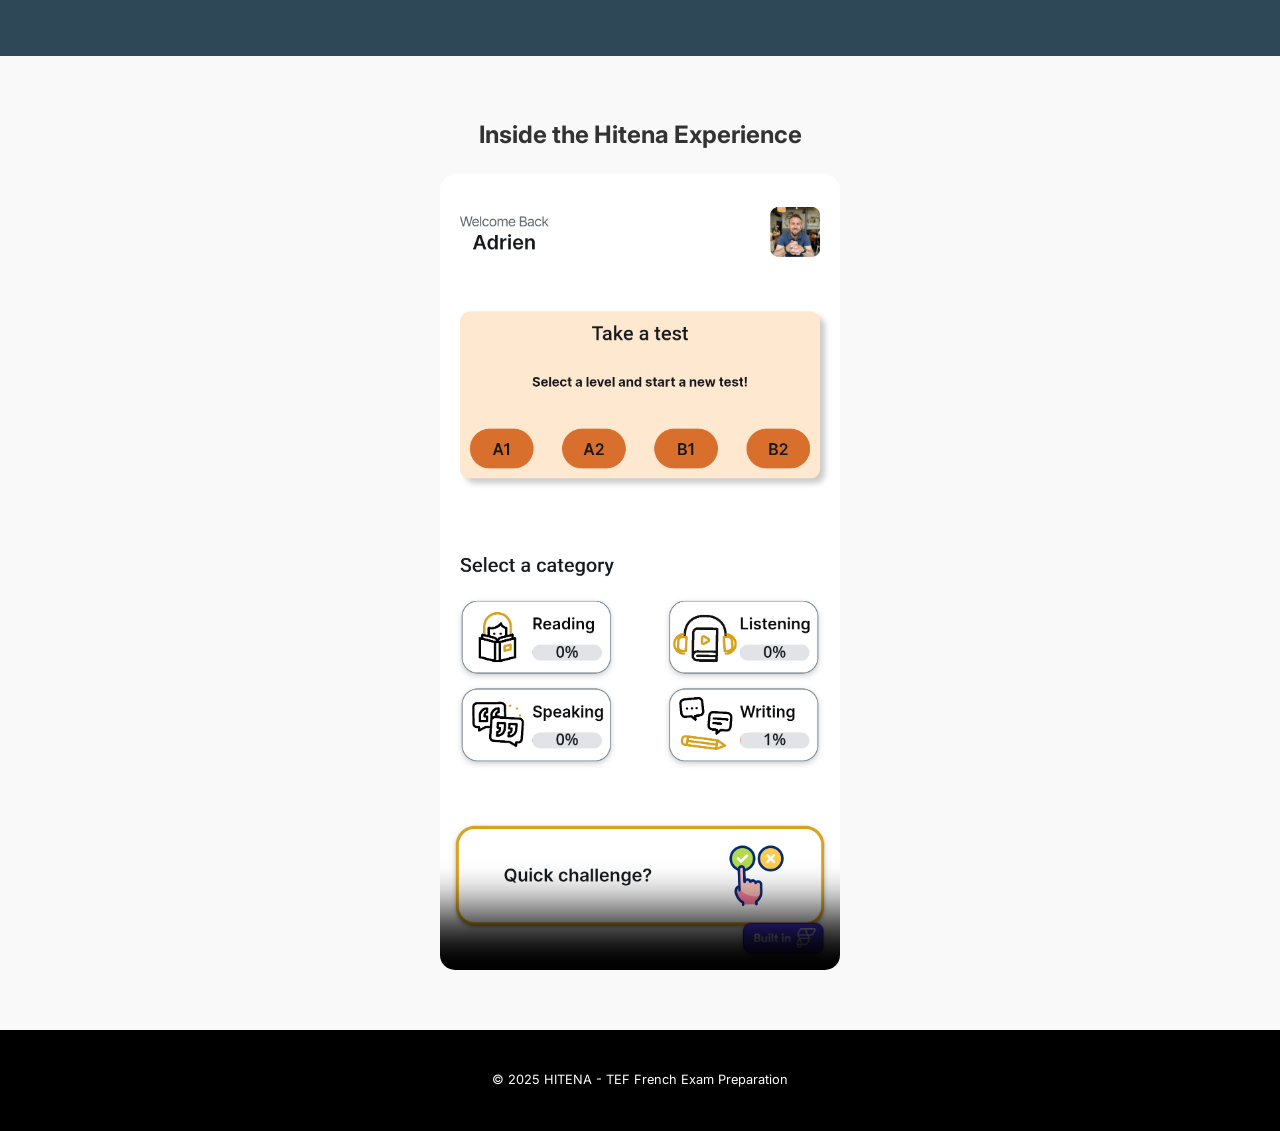
==== commit 0842997b: "Add comments to html" ====
--- a/index.html
+++ b/index.html
@@ -3,54 +3,76 @@
 <head>
     <meta charset="UTF-8">
     <meta name="viewport" content="width=device-width, initial-scale=1.0">
+
+    <!-- Page title shown in browser tab -->
     <title>Hitena | Master the TEF French Exam</title>
-    
+
+    <!-- Google Fonts: Montserrat for headings, Inter for body text -->
     <link href="https://fonts.googleapis.com/css2?family=Montserrat:wght@700&family=Inter:wght@300;400;600&display=swap" rel="stylesheet">
-    
+
+    <!-- External CSS stylesheet -->
     <link rel="stylesheet" href="style.css">
 </head>
 <body>
 
+    <!-- HEADER SECTION: contains logo and navigation links -->
     <header>
         <div class="wrapper nav-container">
+
+            <!-- LOGO GROUP: brand logo and text -->
             <div class="logo-group">
                 <a href="#home" class="logo-link">
+                    <!-- Brand icon -->
                     <img src="./assets/Hitena.png" alt="Hitena Icon" class="logo-img">
+                    <!-- Brand name text -->
                     <span class="logo-text">HITENA</span>
                 </a>
             </div>
             
+            <!-- MAIN NAVIGATION MENU -->
             <nav>
                 <ul class="menu">
+                    <!-- Navigation links scroll to page sections -->
                     <li><a href="#home">Home</a></li>
                     <li><a href="#about">Features</a></li>
                     <li><a href="#download" class="cta-nav">Get Started</a></li>
                 </ul>
             </nav>
+
         </div>
     </header>
 
+    <!-- MAIN CONTENT AREA -->
     <main>
         
+        <!-- HERO SECTION: introductory banner with title and call-to-action -->
         <section id="home" class="hero">
             <div class="wrapper">
+                <!-- Main headline with highlighted accent text -->
                 <h1>Your Path to French <br><span class="accent-text">Certification</span></h1>
                 
+                <!-- Short description of the platform -->
                 <p>Master the TEF exam with Hitena. Our AI-powered platform provides real-time feedback on speaking and writing to help you reach your CLB level faster.</p>
                 
+                <!-- Button leading users to the download section -->
                 <a href="#download" class="btn primary">Start Free Prep</a>
             </div>
         </section>
-           <section id="download" class="download">
+
+        <!-- DOWNLOAD SECTION: invites users to download the app -->
+        <section id="download" class="download">
             <div class="wrapper">
                 <h2>Download & Start Practicing</h2>
+
+                <!-- Grid layout containing QR code and app store links -->
                 <div class="download-grid">
                     
+                    <!-- QR code image for scanning to download the app -->
                     <div class="qr-code">
                         <img src="./assets/qrcode.png" alt="Scan to download Hitena">
-                        
                     </div>
                     
+                    <!-- Links to iOS App Store and Google Play -->
                     <div class="store-links">
                         <a href="#" class="store-btn">
                             <img src="./assets/appstore.svg" alt="Download on iOS App Store">
@@ -59,18 +81,20 @@
                             <img src="./assets/google.svg" alt="Get it on Google Play Store">
                         </a>
                     </div>
-                    
                 </div>
             </div>
         </section>
 
+        <!-- ABOUT SECTION: highlights key features -->
         <section id="about" class="about">
             <div class="wrapper flex-container">
                 
+                <!-- Textual description of app benefits -->
                 <div class="text-block">
                     <h2>Master All 4 Skills</h2>
                     <p>The TEF exam is demanding. Hitena breaks down your preparation into manageable daily goals, ensuring you are ready for every section of the test.</p>
                     
+                    <!-- List of main features -->
                     <ul class="features">
                         <li>✦ AI Oral Expression Simulations</li>
                         <li>✦ Section-specific Mock Exams</li>
@@ -79,29 +103,32 @@
                     </ul>
                 </div>
                 
+                <!-- Image illustrating the app interface -->
                 <div class="app-image">
                     <img src="./assets/app.png" alt="Hitena TEF App Interface">
                 </div>
-                
             </div>
         </section>
 
+        <!-- VIDEO SECTION: embedded promotional or tutorial video -->
         <section class="video-section">
             <div class="wrapper">
                 <h2>Inside the Hitena Experience</h2>
+
+                <!-- Video container with poster image -->
                 <div class="video-container">
                     <video controls poster="./assets/app.png">
+                        <!-- MP4 video source -->
                         <source src="./assets/app-video.MP4" type="video/mp4">
+                        <!-- Fallback message for unsupported browsers -->
                         Your browser does not support the video tag.
                     </video>
                 </div>
             </div>
         </section>
-
-     
-
     </main>
 
+    <!-- FOOTER SECTION: copyright -->
     <footer>
         <div class="wrapper">
             <p>&copy; 2025 HITENA - TEF French Exam Preparation</p>
@@ -109,4 +136,4 @@
     </footer>
 
 </body>
-</html>+</html>
--- a/style.css
+++ b/style.css
@@ -50,7 +50,7 @@
     gap: 10px;
 }
 
-.logo-img { height: 35px; width: auto; }
+.logo-img { height: 50px; width: auto; }
 
 .logo-text {
     font-family: 'Montserrat', sans-serif;
@@ -158,6 +158,7 @@
     align-items: center;
     gap: 40px;
     margin-top: 30px;
+    flex-direction: column;
 }
 
 .qr-code img { width: 130px; border: 1px solid #eee; padding: 10px; border-radius: 10px; }
@@ -171,7 +172,9 @@
 .store-btn img {
     width: 180px; /* Fixed width to prevent overflow on small screens */
     height: auto;
-}
+    display: none;
+}
+
 
 /* --- FOOTER --- */
 footer {
@@ -213,7 +216,14 @@
         width: 100%;
         gap:0px
     }
-
+    .store-btn img {
+    width: 180px; /* Fixed width to prevent overflow on small screens */
+    height: auto;
+    display:flex
+}
+    .qr-code img {
+        display: none;
+    }
     .store-links {
         flex-direction: row; /* Keeps buttons side by side */
         width: 100%;
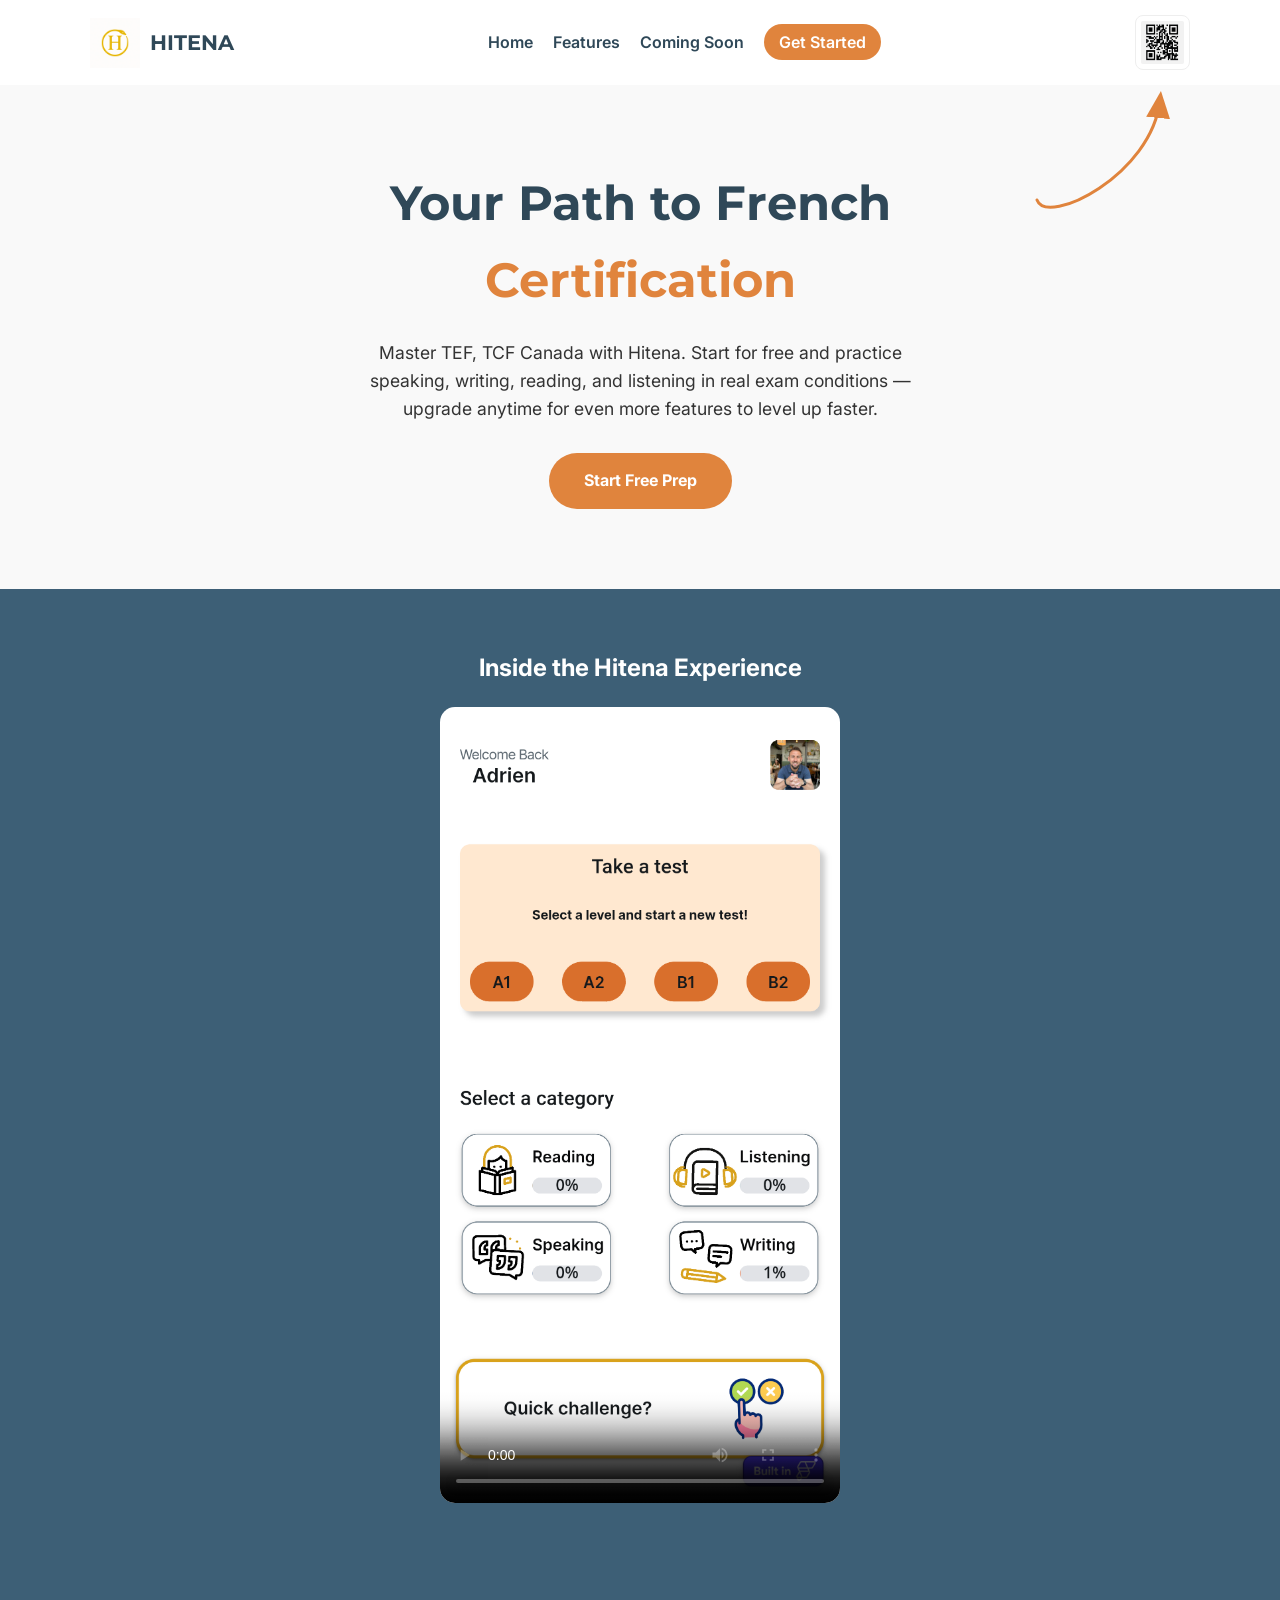
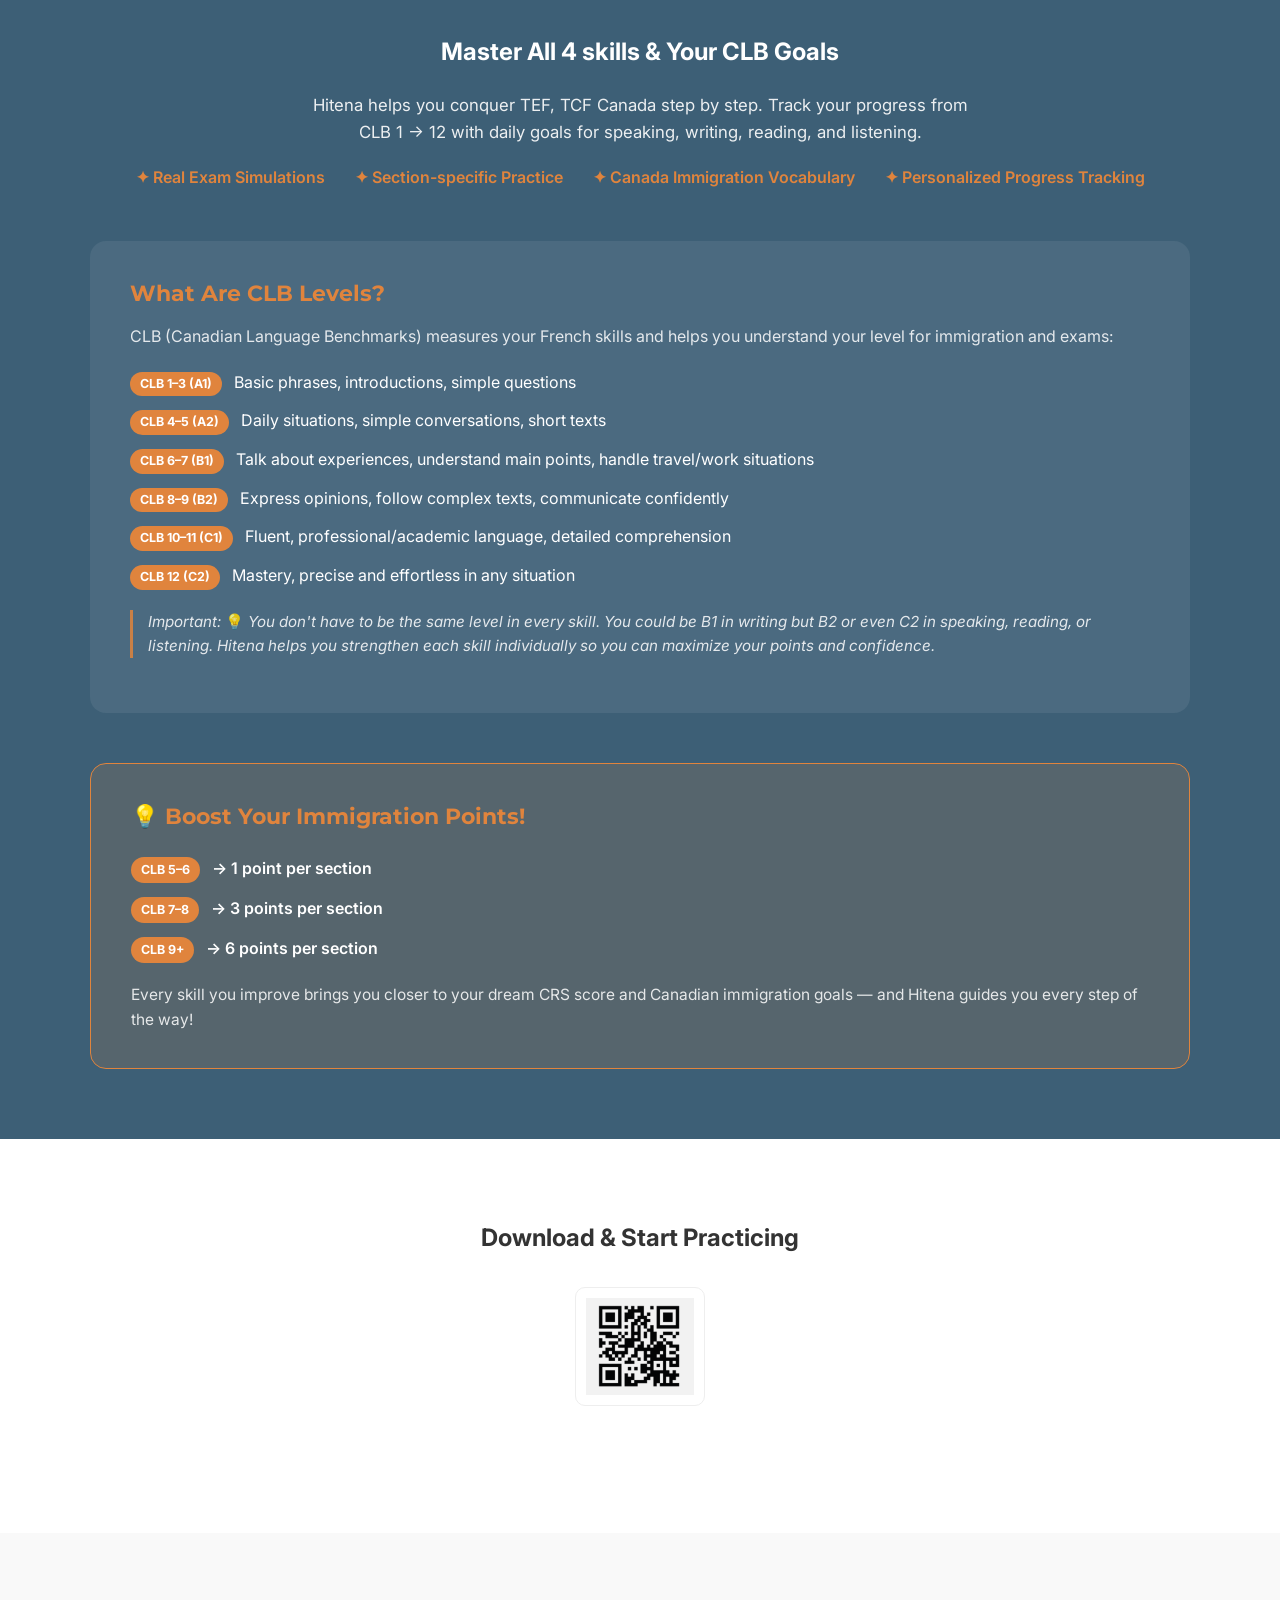
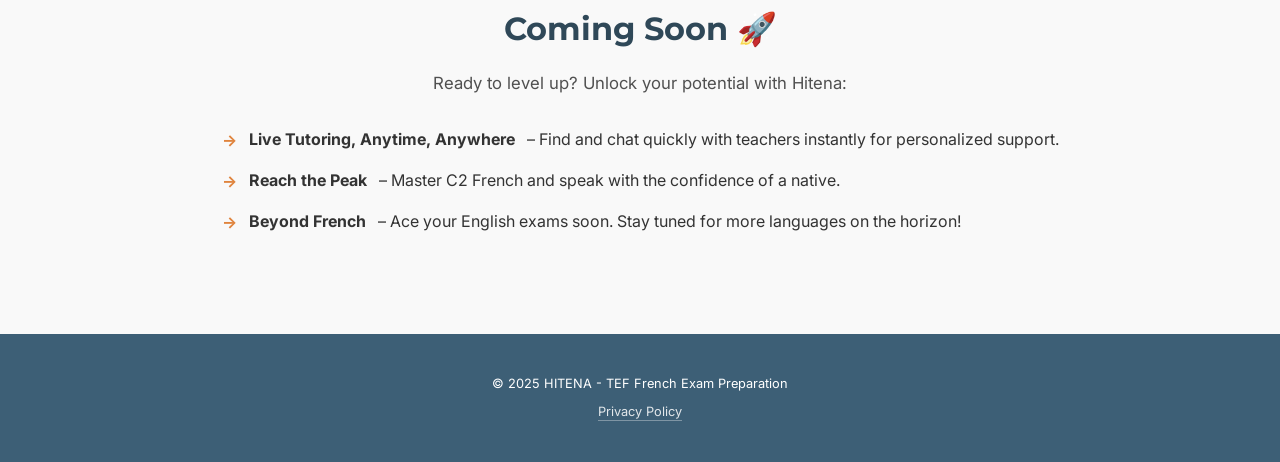
==== commit 6795dd34: "Merge pull request #2 from Nakams26/main Add Privacy Policy page" ====
--- a/index.html
+++ b/index.html
@@ -11,6 +11,7 @@
     <link href="https://fonts.googleapis.com/css2?family=Montserrat:wght@700&family=Inter:wght@300;400;600&display=swap" rel="stylesheet">
 
     <!-- External CSS stylesheet -->
+    <link rel="icon" type="image/png" href="./assets/Hitena.png">
     <link rel="stylesheet" href="style.css">
 </head>
 <body>
@@ -35,9 +36,15 @@
                     <!-- Navigation links scroll to page sections -->
                     <li><a href="#home">Home</a></li>
                     <li><a href="#about">Features</a></li>
+                    <li><a href="#coming-soon">Coming Soon</a></li>
                     <li><a href="#download" class="cta-nav">Get Started</a></li>
                 </ul>
             </nav>
+
+            <!-- QR CODE: top-right corner of header -->
+            <div class="header-qr">
+                <img src="./assets/qrcode.png" alt="Scan to download Hitena">
+            </div>
 
         </div>
     </header>
@@ -47,71 +54,30 @@
         
         <!-- HERO SECTION: introductory banner with title and call-to-action -->
         <section id="home" class="hero">
+            <div class="hero-qr-hint">
+                <svg width="150" height="130" viewBox="0 0 150 130" fill="none" xmlns="http://www.w3.org/2000/svg">
+                    <defs>
+                        <marker id="arrowhead" markerWidth="10" markerHeight="10" refX="6" refY="5" orient="auto">
+                            <path d="M 0 1 L 9 5 L 0 9 Z" fill="#e0843d"/>
+                        </marker>
+                    </defs>
+                    <path d="M 15 115 C 25 142, 130 90, 138 15" stroke="#e0843d" stroke-width="3" stroke-linecap="round" fill="none" marker-end="url(#arrowhead)"/>
+                </svg>
+            </div>
             <div class="wrapper">
                 <!-- Main headline with highlighted accent text -->
                 <h1>Your Path to French <br><span class="accent-text">Certification</span></h1>
-                
+
                 <!-- Short description of the platform -->
-                <p>Master the TEF exam with Hitena. Our AI-powered platform provides real-time feedback on speaking and writing to help you reach your CLB level faster.</p>
-                
+                <p>Master TEF, TCF Canada with Hitena. Start for free and practice speaking, writing, reading, and listening in real exam conditions — upgrade anytime for even more features to level up faster.</p>
+
                 <!-- Button leading users to the download section -->
                 <a href="#download" class="btn primary">Start Free Prep</a>
             </div>
         </section>
 
-        <!-- DOWNLOAD SECTION: invites users to download the app -->
-        <section id="download" class="download">
-            <div class="wrapper">
-                <h2>Download & Start Practicing</h2>
-
-                <!-- Grid layout containing QR code and app store links -->
-                <div class="download-grid">
-                    
-                    <!-- QR code image for scanning to download the app -->
-                    <div class="qr-code">
-                        <img src="./assets/qrcode.png" alt="Scan to download Hitena">
-                    </div>
-                    
-                    <!-- Links to iOS App Store and Google Play -->
-                    <div class="store-links">
-                        <a href="#" class="store-btn">
-                            <img src="./assets/appstore.svg" alt="Download on iOS App Store">
-                        </a>
-                        <a href="#" class="store-btn">
-                            <img src="./assets/google.svg" alt="Get it on Google Play Store">
-                        </a>
-                    </div>
-                </div>
-            </div>
-        </section>
-
-        <!-- ABOUT SECTION: highlights key features -->
-        <section id="about" class="about">
-            <div class="wrapper flex-container">
-                
-                <!-- Textual description of app benefits -->
-                <div class="text-block">
-                    <h2>Master All 4 Skills</h2>
-                    <p>The TEF exam is demanding. Hitena breaks down your preparation into manageable daily goals, ensuring you are ready for every section of the test.</p>
-                    
-                    <!-- List of main features -->
-                    <ul class="features">
-                        <li>✦ AI Oral Expression Simulations</li>
-                        <li>✦ Section-specific Mock Exams</li>
-                        <li>✦ Vocabulary for Canada Immigration</li>
-                        <li>✦ Personalized Progress Tracking</li>
-                    </ul>
-                </div>
-                
-                <!-- Image illustrating the app interface -->
-                <div class="app-image">
-                    <img src="./assets/app.png" alt="Hitena TEF App Interface">
-                </div>
-            </div>
-        </section>
-
         <!-- VIDEO SECTION: embedded promotional or tutorial video -->
-        <section class="video-section">
+        <section id="experience" class="video-section">
             <div class="wrapper">
                 <h2>Inside the Hitena Experience</h2>
 
@@ -126,12 +92,95 @@
                 </div>
             </div>
         </section>
+
+        <!-- ABOUT SECTION: CLB goals and features -->
+        <section id="about" class="about">
+            <div class="wrapper about-content">
+
+                <div class="about-intro">
+                    <h2>Master All 4 skills &amp; Your CLB Goals</h2>
+                    <p>Hitena helps you conquer TEF, TCF Canada step by step. Track your progress from CLB 1 → 12 with daily goals for speaking, writing, reading, and listening.</p>
+                    <ul class="features">
+                        <li>✦ Real Exam Simulations</li>
+                        <li>✦ Section-specific Practice</li>
+                        <li>✦ Canada Immigration Vocabulary</li>
+                        <li>✦ Personalized Progress Tracking</li>
+                    </ul>
+                </div>
+
+                <div class="clb-section">
+                    <h3>What Are CLB Levels?</h3>
+                    <p>CLB (Canadian Language Benchmarks) measures your French skills and helps you understand your level for immigration and exams:</p>
+                    <ul class="clb-list">
+                        <li><span class="clb-badge">CLB 1–3 (A1)</span> Basic phrases, introductions, simple questions</li>
+                        <li><span class="clb-badge">CLB 4–5 (A2)</span> Daily situations, simple conversations, short texts</li>
+                        <li><span class="clb-badge">CLB 6–7 (B1)</span> Talk about experiences, understand main points, handle travel/work situations</li>
+                        <li><span class="clb-badge">CLB 8–9 (B2)</span> Express opinions, follow complex texts, communicate confidently</li>
+                        <li><span class="clb-badge">CLB 10–11 (C1)</span> Fluent, professional/academic language, detailed comprehension</li>
+                        <li><span class="clb-badge">CLB 12 (C2)</span> Mastery, precise and effortless in any situation</li>
+                    </ul>
+                    <p class="clb-note">Important: <span style="font-style:normal;">💡</span> You don't have to be the same level in every skill. You could be B1 in writing but B2 or even C2 in speaking, reading, or listening. Hitena helps you strengthen each skill individually so you can maximize your points and confidence.</p>
+                </div>
+
+                <div class="immigration-points">
+                    <h3>💡 Boost Your Immigration Points!</h3>
+                    <ul class="points-list">
+                        <li><span class="clb-badge">CLB 5–6</span> → 1 point per section</li>
+                        <li><span class="clb-badge">CLB 7–8</span> → 3 points per section</li>
+                        <li><span class="clb-badge">CLB 9+</span> → 6 points per section</li>
+                    </ul>
+                    <p>Every skill you improve brings you closer to your dream CRS score and Canadian immigration goals — and Hitena guides you every step of the way!</p>
+                </div>
+
+            </div>
+        </section>
+
+        <!-- DOWNLOAD SECTION: invites users to download the app -->
+        <section id="download" class="download">
+            <div class="wrapper">
+                <h2>Download &amp; Start Practicing</h2>
+
+                <!-- Grid layout containing QR code and app store links -->
+                <div class="download-grid">
+
+                    <!-- QR code image for scanning to download the app -->
+                    <div class="qr-code">
+                        <img src="./assets/qrcode.png" alt="Scan to download Hitena">
+                    </div>
+
+                    <!-- Links to iOS App Store and Google Play -->
+                    <div class="store-links">
+                        <a href="#" class="store-btn">
+                            <img src="./assets/appstore.svg" alt="Download on iOS App Store">
+                        </a>
+                        <a href="#" class="store-btn">
+                            <img src="./assets/google.svg" alt="Get it on Google Play Store">
+                        </a>
+                    </div>
+                </div>
+            </div>
+        </section>
+
+        <!-- COMING SOON SECTION -->
+        <section id="coming-soon" class="coming-soon">
+            <div class="wrapper">
+                <h2>Coming Soon 🚀</h2>
+                <p class="coming-intro">Ready to level up? Unlock your potential with Hitena:</p>
+                <ul class="coming-list">
+                    <li><strong>Live Tutoring, Anytime, Anywhere</strong> – Find and chat quickly with teachers instantly for personalized support.</li>
+                    <li><strong>Reach the Peak</strong> – Master C2 French and speak with the confidence of a native.</li>
+                    <li><strong>Beyond French</strong> – Ace your English exams soon. Stay tuned for more languages on the horizon!</li>
+                </ul>
+            </div>
+        </section>
+
     </main>
 
     <!-- FOOTER SECTION: copyright -->
     <footer>
         <div class="wrapper">
             <p>&copy; 2025 HITENA - TEF French Exam Preparation</p>
+            <p class="footer-links"><a href="privacy.html">Privacy Policy</a></p>
         </div>
     </footer>
 
--- a/style.css
+++ b/style.css
@@ -112,33 +112,135 @@
 }
 
 /* --- ABOUT SECTION --- */
-.about{
-    background-color: var(--secondary);
-}
-.flex-container {
+.about {
+    background-color: #3d5f76;
+    color: #ffffff;
+    padding: 70px 0;
+}
+
+.about-content {
+    display: flex;
+    flex-direction: column;
+    gap: 50px;
+}
+
+.about-intro {
+    text-align: center;
+}
+
+.about-intro p {
+    max-width: 680px;
+    margin: 0 auto 20px;
+    font-size: 1.05rem;
+    opacity: 0.9;
+}
+
+.features {
+    list-style: none;
+    display: flex;
+    flex-wrap: wrap;
+    gap: 10px 30px;
+    margin-top: 10px;
+    justify-content: center;
+}
+
+.features li {
+    font-weight: 600;
+    color: var(--primary);
+    font-size: 1rem;
+}
+
+/* --- CLB SECTION --- */
+.clb-section {
+    background: rgba(255,255,255,0.07);
+    border-radius: 16px;
+    padding: 35px 40px;
+}
+
+.clb-section h3 {
+    font-family: 'Montserrat', sans-serif;
+    font-size: 1.4rem;
+    margin-bottom: 12px;
+    color: var(--primary);
+}
+
+.clb-section > p {
+    margin-bottom: 20px;
+    opacity: 0.85;
+}
+
+.clb-list {
+    list-style: none;
+    display: flex;
+    flex-direction: column;
+    gap: 12px;
+    margin-bottom: 20px;
+}
+
+.clb-list li {
+    display: flex;
+    align-items: flex-start;
+    gap: 12px;
+    line-height: 1.5;
+}
+
+.clb-badge {
+    background: var(--primary);
+    color: #fff;
+    font-weight: 700;
+    font-size: 0.78rem;
+    padding: 3px 10px;
+    border-radius: 20px;
+    white-space: nowrap;
+    flex-shrink: 0;
+    margin-top: 2px;
+}
+
+.clb-note {
+    border-left: 3px solid var(--primary);
+    padding-left: 15px;
+    opacity: 0.85;
+    font-style: italic;
+    font-size: 0.95rem;
+}
+
+/* --- IMMIGRATION POINTS --- */
+.immigration-points {
+    background: rgba(224, 132, 61, 0.15);
+    border: 1px solid var(--primary);
+    border-radius: 16px;
+    padding: 35px 40px;
+}
+
+.immigration-points h3 {
+    font-family: 'Montserrat', sans-serif;
+    font-size: 1.4rem;
+    margin-bottom: 20px;
+    color: var(--primary);
+}
+
+.points-list {
+    list-style: none;
+    display: flex;
+    flex-direction: column;
+    gap: 12px;
+    margin-bottom: 20px;
+}
+
+.points-list li {
     display: flex;
     align-items: center;
-    gap: 50px;
-    padding: 60px 0;
-}
-
-.text-block, .app-image { flex: 1; }
-.text-block{
-    color: #ffffff;
-}
-
-.app-image img {
-    max-width: 280px;
-    width: 100%;
-    height: auto;
-    display: block;
-    margin: 0 auto;
-}
-.features{
-    list-style: none;
+    gap: 12px;
+    font-size: 1rem;
+    font-weight: 600;
+}
+
+.immigration-points > p {
+    opacity: 0.85;
+    font-size: 0.97rem;
 }
 /* --- VIDEO --- */
-.video-section { padding: 60px 0; text-align: center; background-color: #f9f9f9; }
+.video-section { padding: 60px 0; text-align: center; background-color: #3d5f76; color: #ffffff; }
 
 .video-container {
     max-width: 400px;
@@ -163,6 +265,23 @@
 
 .qr-code img { width: 130px; border: 1px solid #eee; padding: 10px; border-radius: 10px; }
 
+/* Curved orange arrow from title to header QR code */
+.hero-qr-hint {
+    position: absolute;
+    top: 0px;
+    /* aligns arrowhead with center of header QR code at any screen width */
+    right: calc((100% - min(90%, 1100px)) / 2 + 18px);
+    pointer-events: none;
+    animation: bounce-up 1.2s ease-in-out infinite;
+}
+
+@keyframes bounce-up {
+    0%, 100% { transform: translateY(0); }
+    50% { transform: translateY(-4px); }
+}
+
+.hero { position: relative; }
+
 .store-links {
     display: flex;
     flex-direction: row;
@@ -176,59 +295,240 @@
 }
 
 
+/* --- HEADER QR CODE --- */
+.header-qr img {
+    width: 55px;
+    height: 55px;
+    border: 1px solid #eee;
+    padding: 5px;
+    border-radius: 8px;
+    display: block;
+}
+
+/* --- COMING SOON SECTION --- */
+.coming-soon {
+    padding: 70px 0;
+    background: #f9f9f9;
+    text-align: center;
+}
+
+.coming-soon h2 {
+    font-family: 'Montserrat', sans-serif;
+    color: var(--secondary);
+    font-size: 2rem;
+    margin-bottom: 15px;
+}
+
+.coming-intro {
+    font-size: 1.05rem;
+    color: var(--text-dark);
+    margin-bottom: 30px;
+    opacity: 0.85;
+}
+
+.coming-list {
+    list-style: none;
+    display: inline-flex;
+    flex-direction: column;
+    gap: 16px;
+    text-align: left;
+    margin-bottom: 30px;
+}
+
+.coming-list li {
+    display: flex;
+    align-items: flex-start;
+    gap: 12px;
+    font-size: 1rem;
+    line-height: 1.5;
+}
+
+.coming-list li::before {
+    content: "→";
+    color: var(--primary);
+    font-weight: 700;
+    flex-shrink: 0;
+    margin-top: 1px;
+}
+
+.coming-cta {
+    font-size: 1rem;
+    color: var(--secondary);
+    font-weight: 600;
+}
+
 /* --- FOOTER --- */
 footer {
-    background: #000;
+    background: #3d5f76;
     color: #fff;
     padding: 40px 0;
     text-align: center;
     font-size: 0.8rem;
 }
 
+.footer-links {
+    margin-top: 8px;
+}
+
+.footer-links a {
+    color: #fff;
+    text-decoration: none;
+    opacity: 0.85;
+    border-bottom: 1px solid rgba(255,255,255,0.4);
+    padding-bottom: 1px;
+}
+
+.footer-links a:hover {
+    opacity: 1;
+}
+
+/* --- LEGAL PAGES (Privacy Policy, etc.) --- */
+.legal {
+    padding: 60px 0 80px;
+    background: #f9f9f9;
+}
+
+.legal .wrapper {
+    max-width: 820px;
+    background: #fff;
+    padding: 50px 55px;
+    border-radius: 16px;
+    box-shadow: 0 4px 20px rgba(0,0,0,0.04);
+}
+
+.legal h1 {
+    font-family: 'Montserrat', sans-serif;
+    font-size: 2.2rem;
+    color: var(--secondary);
+    margin-bottom: 10px;
+}
+
+.legal h2 {
+    font-family: 'Montserrat', sans-serif;
+    font-size: 1.35rem;
+    color: var(--secondary);
+    margin-top: 35px;
+    margin-bottom: 12px;
+    padding-bottom: 6px;
+    border-bottom: 2px solid var(--primary);
+}
+
+.legal h3 {
+    font-family: 'Inter', sans-serif;
+    font-size: 1.05rem;
+    color: var(--primary);
+    margin-top: 20px;
+    margin-bottom: 8px;
+    font-weight: 600;
+}
+
+.legal p {
+    margin-bottom: 12px;
+    font-size: 0.97rem;
+    color: var(--text-dark);
+}
+
+.legal ul {
+    margin: 0 0 14px 22px;
+    padding: 0;
+}
+
+.legal ul li {
+    margin-bottom: 6px;
+    font-size: 0.97rem;
+    line-height: 1.55;
+}
+
+.legal a {
+    color: var(--primary);
+    text-decoration: none;
+    font-weight: 600;
+}
+
+.legal a:hover {
+    text-decoration: underline;
+}
+
+.legal-meta {
+    color: var(--secondary);
+    opacity: 0.75;
+    margin-bottom: 25px;
+    font-size: 0.95rem;
+}
+
+.legal-callout {
+    background: rgba(224, 132, 61, 0.1);
+    border-left: 4px solid var(--primary);
+    padding: 14px 18px;
+    border-radius: 6px;
+    margin: 16px 0 20px;
+    font-size: 0.97rem;
+}
+
+@media (max-width: 768px) {
+    .legal .wrapper {
+        padding: 30px 22px;
+    }
+    .legal h1 { font-size: 1.7rem; }
+    .legal h2 { font-size: 1.15rem; }
+}
+
 /* ==========================================
    MOBILE VIEW FIX (MAX-WIDTH: 768px)
    ========================================== */
 @media (max-width: 768px) {
-    /* Center the Hero completely */
     h1 { font-size: 2.2rem; }
-    
+
     .nav-container {
         flex-direction: column;
         gap: 15px;
     }
 
-    /* Keep menu links visible but centered */
+    .header-qr { display: none; }
+    .hero-qr-hint { display: none; }
+
     .menu {
         padding: 0;
         justify-content: center;
         width: 100%;
-    }
-
-    /* Stack About section elements */
-    .flex-container {
-        flex-direction: column;
-        text-align: center;
+        flex-wrap: wrap;
+    }
+
+    .clb-section,
+    .immigration-points {
+        padding: 25px 20px;
+    }
+
+    .features {
+        justify-content: center;
+    }
+
+    .coming-list {
+        text-align: left;
+        width: 100%;
+        padding: 0 10px;
     }
 
     /* FIX: Center and scale the Download grid */
     .download-grid {
-        flex-direction: column; /* Stacks QR and Buttons vertically */
+        flex-direction: column;
         width: 100%;
-        gap:0px
-    }
+        gap: 0px;
+    }
+
     .store-btn img {
-    width: 180px; /* Fixed width to prevent overflow on small screens */
-    height: auto;
-    display:flex
-}
+        width: 180px;
+        height: auto;
+        display: flex;
+    }
+
     .qr-code img {
         display: none;
     }
+
     .store-links {
-        flex-direction: row; /* Keeps buttons side by side */
+        flex-direction: row;
         width: 100%;
         gap: 5px;
     }
-
-    
 }
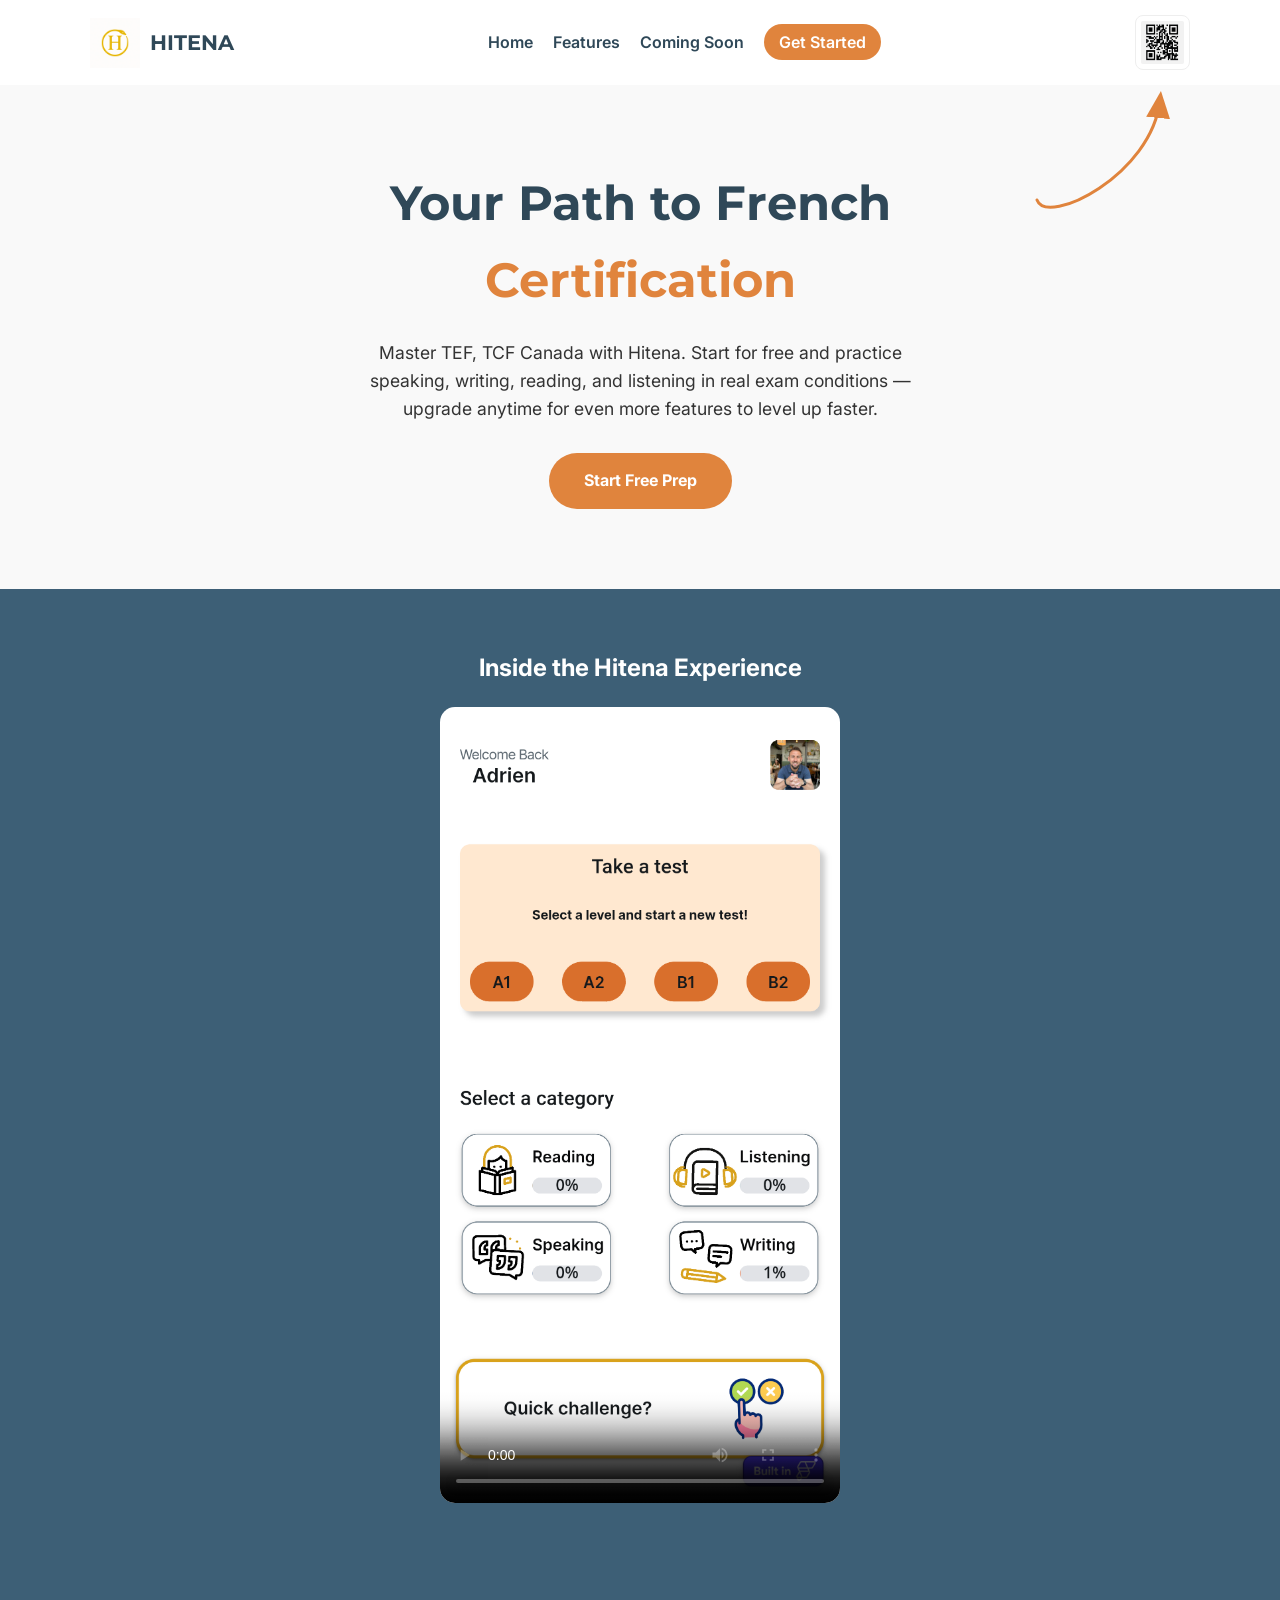
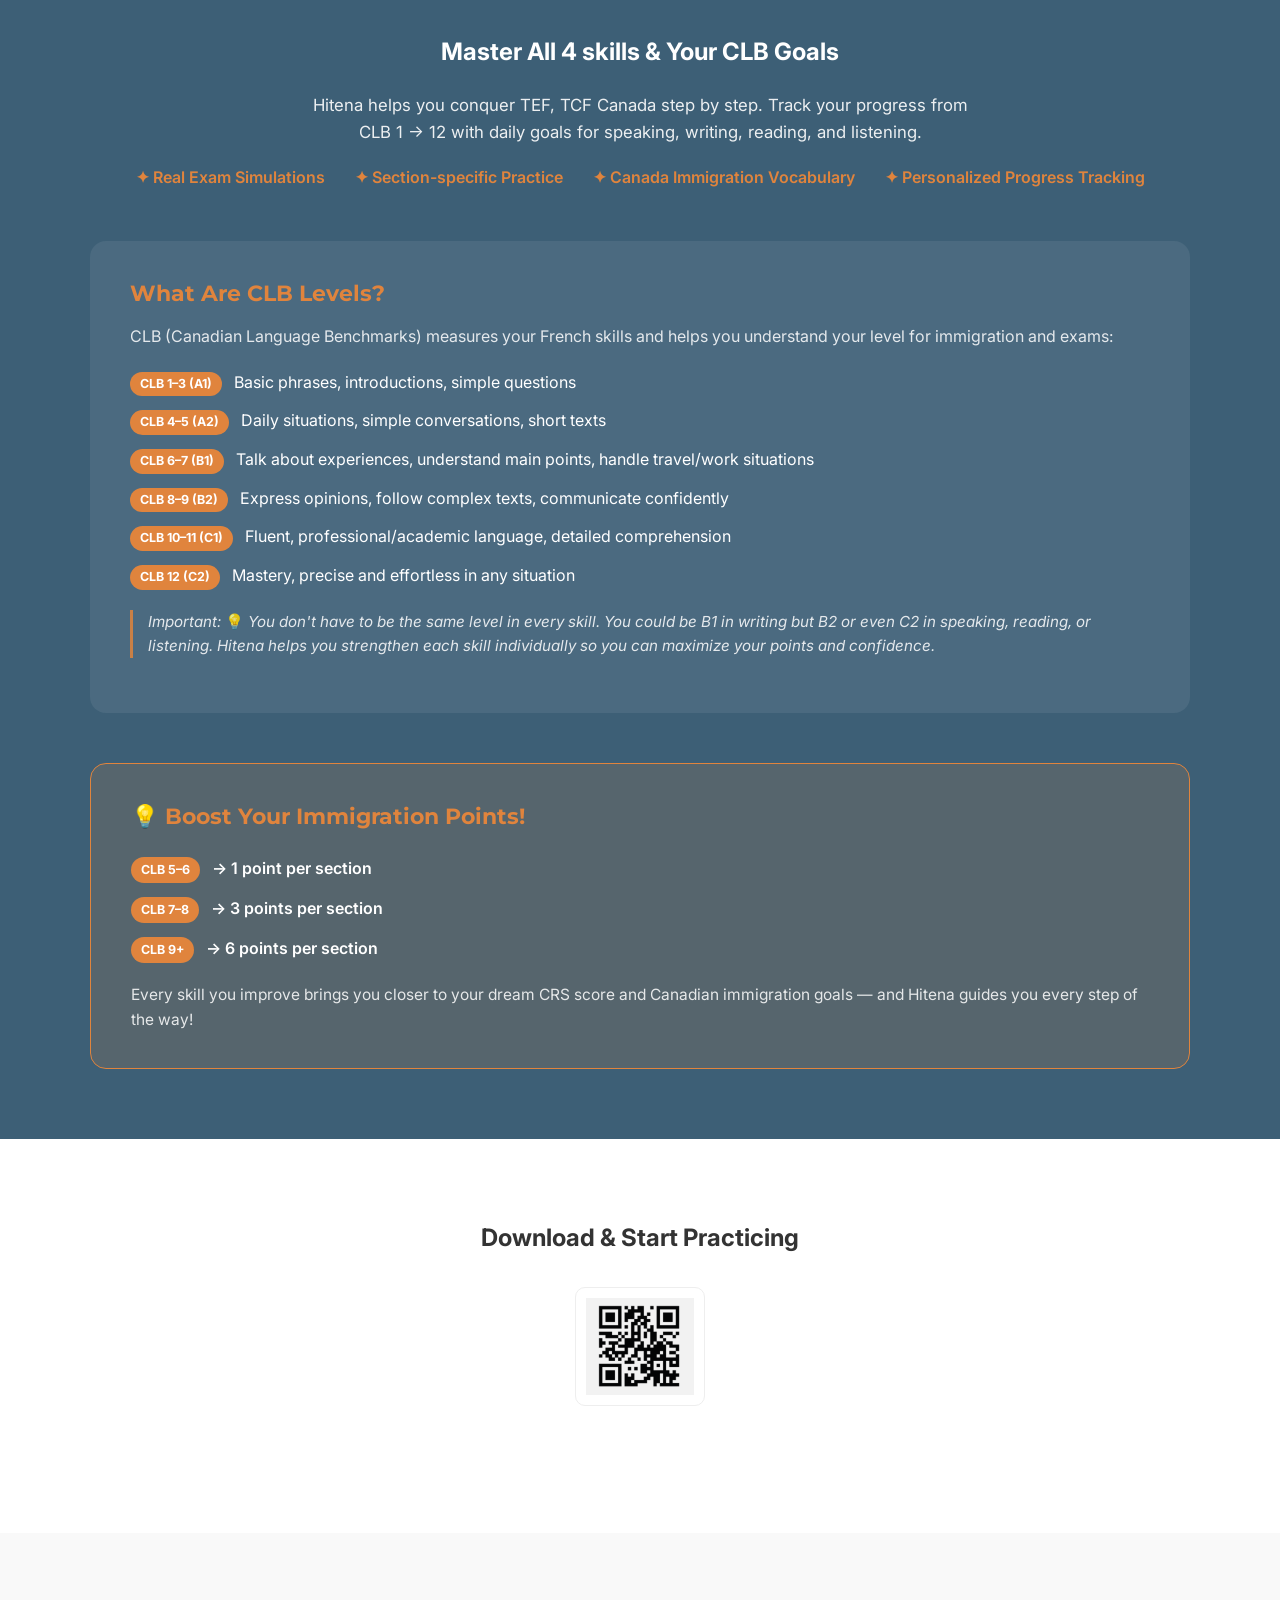
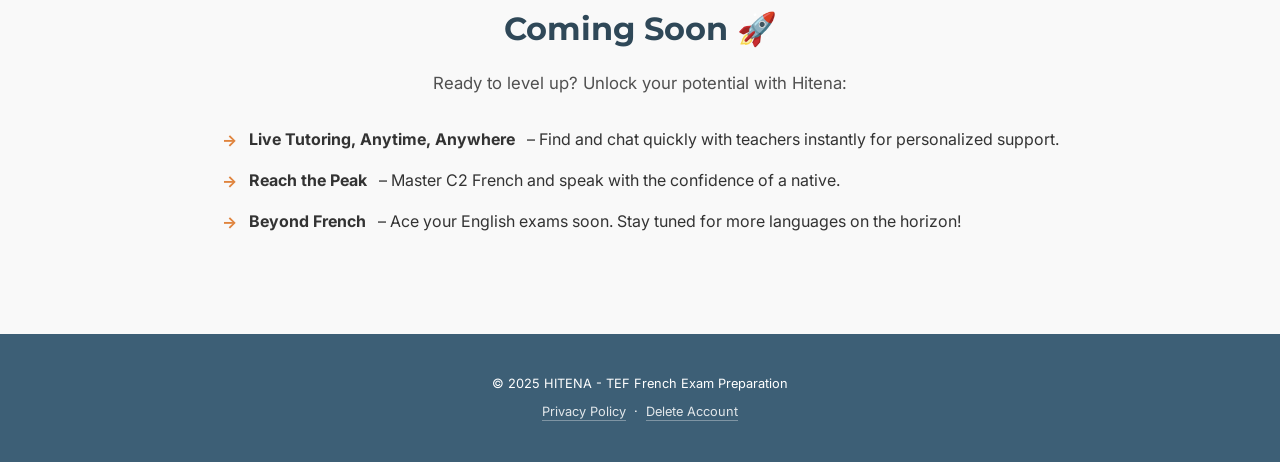
==== commit 96d85368: "Merge pull request #3 from Nakams26/main Add Delete Account page" ====
--- a/index.html
+++ b/index.html
@@ -180,7 +180,11 @@
     <footer>
         <div class="wrapper">
             <p>&copy; 2025 HITENA - TEF French Exam Preparation</p>
-            <p class="footer-links"><a href="privacy.html">Privacy Policy</a></p>
+            <p class="footer-links">
+                <a href="privacy.html">Privacy Policy</a>
+                &nbsp;·&nbsp;
+                <a href="delete-account.html">Delete Account</a>
+            </p>
         </div>
     </footer>
 
